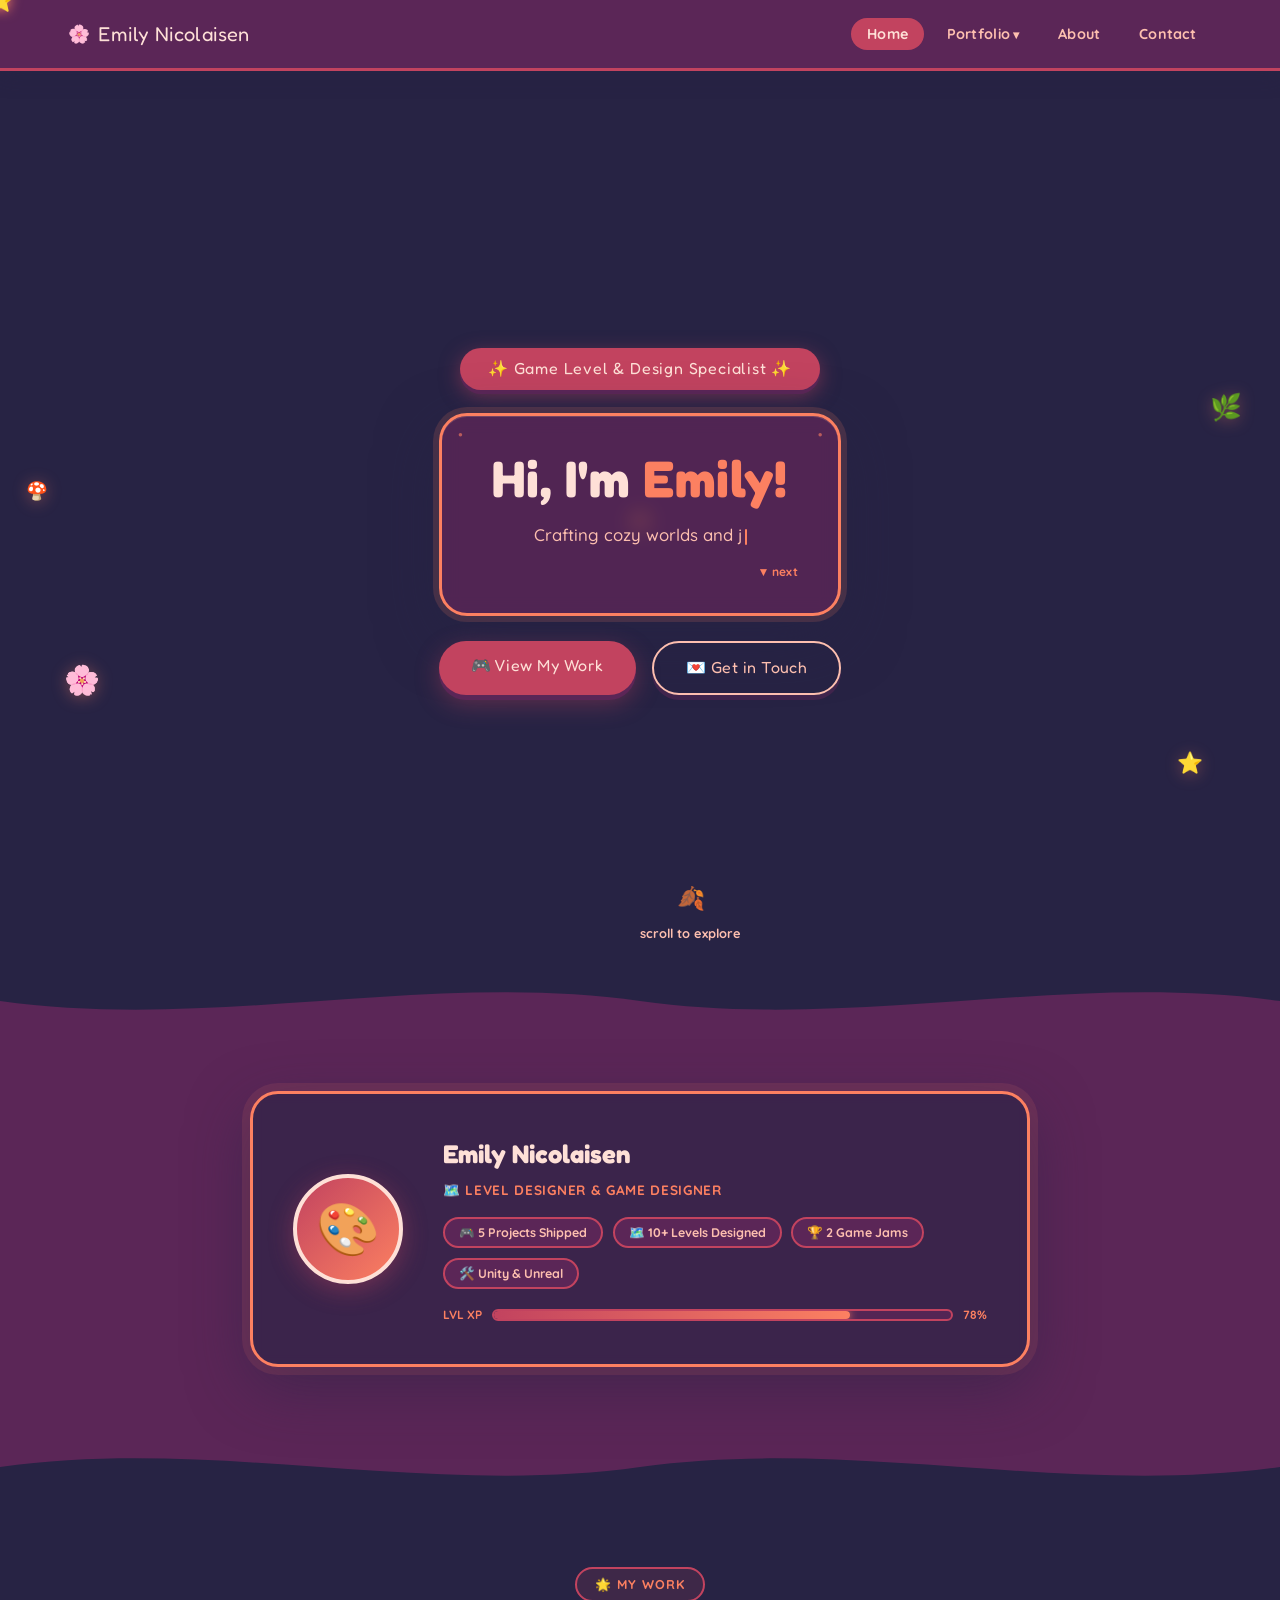
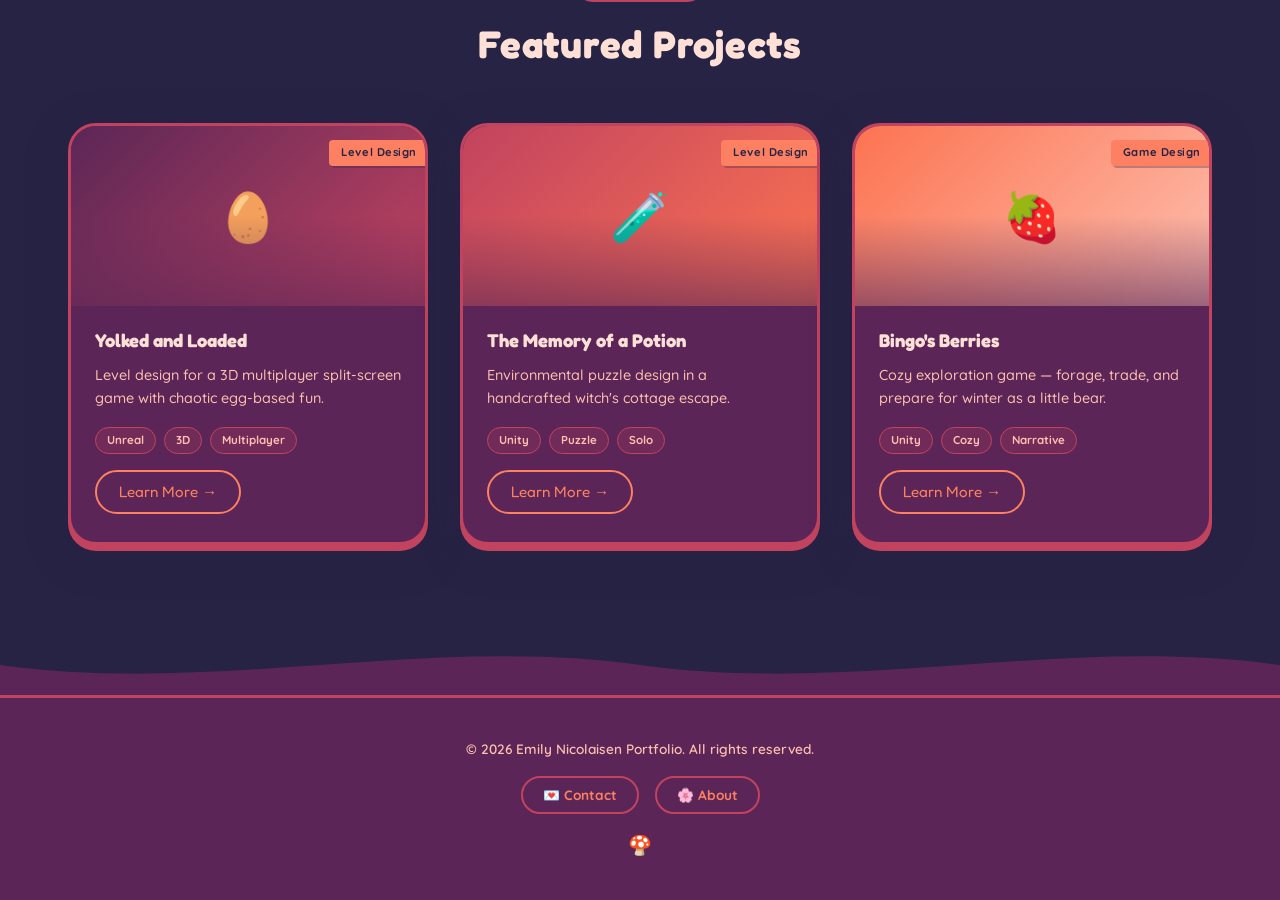
==== index.html @ b7dd83d7 "Recommitting and trying again" ====
<!DOCTYPE html>
<html lang="en">
<head>
    <meta charset="UTF-8">
    <meta name="viewport" content="width=device-width, initial-scale=1.0">
    <title>Emily Nicolaisen — Game Designer</title>
    <link rel="stylesheet" href="style.css">
    <style>
    /* ═══════════════════════════════════════════════
       INDEX-ONLY STYLES  |  shared styles → style.css
    ═══════════════════════════════════════════════ */

    .video-hero {
        position: relative;
        min-height: 100vh;
        display: flex;
        align-items: center;
        justify-content: center;
        overflow: hidden;
    }
    .hero-video {
        position: absolute; inset: 0;
        width: 100%; height: 100%;
        object-fit: cover; z-index: 1;
    }
    .video-overlay {
        position: absolute; inset: 0; z-index: 2;
        background: radial-gradient(ellipse at center, rgba(39,35,68,0.55) 0%, rgba(39,35,68,0.85) 100%);
    }

    /* Hero floating decos */
    .hero-deco {
        position: absolute; z-index: 3;
        pointer-events: none;
        animation: floatBob ease-in-out infinite;
        filter: drop-shadow(0 2px 8px rgba(252,128,97,0.4));
    }
    .hero-deco:nth-child(1) { top:10%; left:6%;  font-size:2rem;   animation-duration:4.2s; animation-delay:0s;    }
    .hero-deco:nth-child(2) { top:20%; right:8%; font-size:1.4rem; animation-duration:5.1s; animation-delay:-1.5s; }
    .hero-deco:nth-child(3) { top:65%; left:5%;  font-size:1.8rem; animation-duration:3.8s; animation-delay:-0.8s; }
    .hero-deco:nth-child(4) { top:75%; right:6%; font-size:1.3rem; animation-duration:4.6s; animation-delay:-2.2s; }
    .hero-deco:nth-child(5) { top:45%; left:2%;  font-size:1.1rem; animation-duration:5.4s; animation-delay:-3s;   }
    .hero-deco:nth-child(6) { top:35%; right:3%; font-size:1.6rem; animation-duration:4s;   animation-delay:-1s;   }

    .hero-content {
        position: relative; z-index: 4;
        display: flex; flex-direction: column; align-items: center;
        gap: 1.5rem; padding: 0 24px; max-width: 800px; text-align: center;
    }
    .hero-badge {
        background: var(--magenta); color: var(--soft);
        font-family: var(--display); font-size: 1rem;
        padding: 8px 28px; border-radius: var(--radius-pill);
        letter-spacing: 0.05em;
        box-shadow: 0 4px 0 var(--purple), 0 6px 20px rgba(194,67,95,0.5);
        animation: popIn 0.5s cubic-bezier(0.34,1.56,0.64,1) both;
    }
    .hero-dialogue {
        background: rgba(91,38,87,0.82);
        border: 3px solid var(--coral);
        border-radius: var(--radius-lg);
        padding: 2rem 2.5rem;
        backdrop-filter: blur(10px);
        box-shadow: 0 0 0 6px rgba(252,128,97,0.15),
                    0 20px 60px rgba(39,35,68,0.6),
                    inset 0 1px 0 rgba(253,191,175,0.2);
        position: relative; width: 100%;
        animation: popIn 0.5s cubic-bezier(0.34,1.56,0.64,1) 0.1s both;
    }
    .hero-dialogue::before,
    .hero-dialogue::after {
        content: '●'; position: absolute;
        color: var(--coral); font-size: 0.5rem; opacity: 0.6;
    }
    .hero-dialogue::before { top:12px; left:16px; }
    .hero-dialogue::after  { top:12px; right:16px; }

    .hero-title {
        font-family: var(--display);
        font-size: clamp(1.8rem, 5vw, 3.2rem);
        color: var(--soft); letter-spacing: 0.02em;
        line-height: 1.2; margin-bottom: 0.75rem;
    }
    .hero-title span { color: var(--coral); }
    .hero-subtitle {
        font-family: var(--body); font-size: 1.05rem;
        color: var(--blush); font-weight: 500;
        line-height: 1.7; min-height: 1.7em;
    }
    .typewriter-cursor {
        display: inline-block; width: 2px; height: 1em;
        background: var(--coral); vertical-align: text-bottom;
        margin-left: 2px; border-radius: 2px;
        animation: blink 0.8s step-end infinite;
    }
    .dialogue-next {
        display: block; text-align: right; margin-top: 0.75rem;
        font-size: 0.75rem; color: var(--coral); font-weight: 700;
        animation: blink 1s step-end infinite;
    }
    .hero-buttons {
        display: flex; gap: 1rem; justify-content: center; flex-wrap: wrap;
        animation: popIn 0.5s cubic-bezier(0.34,1.56,0.64,1) 0.3s both;
    }
    .scroll-hint {
        position: absolute; bottom: 28px; left: 50%;
        transform: translateX(-50%); z-index: 4;
        font-family: var(--body); font-weight: 700;
        font-size: 0.8rem; color: var(--blush);
        display: flex; flex-direction: column; align-items: center; gap: 6px;
        animation: fadeSlideUp 1s ease 1s both; white-space: nowrap;
    }
    .scroll-hint span { font-size: 1.4rem; animation: floatBob 1.4s ease-in-out infinite; }

    /* Character card */
    .character-section { background: var(--purple); padding: 60px 0 70px; }
    .character-card {
        background: rgba(39,35,68,0.6);
        border: 3px solid var(--coral); border-radius: var(--radius-lg);
        padding: 2.5rem; display: grid; grid-template-columns: auto 1fr;
        gap: 2.5rem; align-items: center; max-width: 780px; margin: 0 auto;
        box-shadow: 0 0 0 8px rgba(252,128,97,0.1), 0 20px 60px rgba(39,35,68,0.5);
        backdrop-filter: blur(6px);
    }
    .char-avatar {
        width: 110px; height: 110px;
        background: linear-gradient(135deg, var(--magenta), var(--coral));
        border-radius: 50%; border: 4px solid var(--soft);
        display: flex; align-items: center; justify-content: center;
        font-size: 3.2rem; flex-shrink: 0;
        box-shadow: 0 6px 24px rgba(194,67,95,0.4);
        animation: floatBob 4s ease-in-out infinite;
    }
    .char-info h3 { font-family: var(--display); font-size: 1.6rem; color: var(--soft); margin-bottom: 0.25rem; }
    .char-role {
        font-family: var(--body); font-weight: 700; font-size: 0.85rem;
        color: var(--coral); margin-bottom: 1rem;
        letter-spacing: 0.05em; text-transform: uppercase;
    }
    .char-stats { display: flex; flex-wrap: wrap; gap: 0.6rem; margin-bottom: 1rem; }
    /* .stat-pill now in style.css */
    .xp-row { display: flex; align-items: center; gap: 10px; }
    .xp-label { font-family: var(--body); font-weight: 700; font-size: 0.75rem; color: var(--coral); white-space: nowrap; }
    .xp-bar {
        flex: 1; height: 12px; background: rgba(91,38,87,0.8);
        border-radius: var(--radius-pill); border: 2px solid var(--magenta); overflow: hidden;
    }
    .xp-fill {
        height: 100%;
        background: linear-gradient(90deg, var(--magenta), var(--coral));
        border-radius: var(--radius-pill); width: 0%;
        transition: width 1.2s cubic-bezier(0.22,1,0.36,1) 0.3s;
        box-shadow: 0 0 8px var(--coral);
    }

    /* Featured section */
    .featured { background: var(--indigo); padding: 70px 0 90px; }
    .section-header { text-align: center; margin-bottom: 3rem; }
    .section-label {
        display: block; font-family: var(--body); font-weight: 700;
        font-size: 0.8rem; color: var(--coral);
        background: rgba(194,67,95,0.15); border: 2px solid var(--magenta);
        border-radius: var(--radius-pill); padding: 5px 18px;
        letter-spacing: 0.08em; text-transform: uppercase; margin-bottom: 0.75rem;
        width: fit-content; margin-left: auto; margin-right: auto;
    }
    .section-title {
        font-family: var(--display); font-size: clamp(1.6rem,4vw,2.4rem);
        color: var(--soft); letter-spacing: 0.02em;
    }
    .projects-grid {
        display: grid;
        grid-template-columns: repeat(auto-fit, minmax(300px,1fr));
        gap: 2rem;
    }
    .project-card {
        background: var(--purple); border: 3px solid var(--magenta);
        border-radius: var(--radius-lg); overflow: hidden; position: relative;
        transition: transform 0.22s cubic-bezier(0.34,1.56,0.64,1), box-shadow 0.22s;
        box-shadow: 0 6px 0 var(--magenta), 0 10px 40px rgba(39,35,68,0.4);
    }
    .project-card:hover {
        transform: translateY(-8px) rotate(-0.5deg);
        box-shadow: 0 14px 0 var(--magenta), 0 20px 50px rgba(39,35,68,0.5);
    }
    .card-ribbon {
        position: absolute; top: 14px; right: -8px;
        background: var(--coral); color: var(--indigo);
        font-family: var(--body); font-weight: 700; font-size: 0.7rem;
        padding: 4px 16px 4px 12px; border-radius: 4px 0 0 4px;
        letter-spacing: 0.05em; box-shadow: 2px 2px 0 rgba(39,35,68,0.3); z-index: 1;
    }
    .card-ribbon::after {
        content: ''; position: absolute; right: -8px; top: 0;
        border-top: 13px solid var(--coral); border-right: 8px solid transparent;
    }
    .project-card .project-image {
        width: 100%; height: 180px;
        display: flex; align-items: center; justify-content: center;
        font-size: 3rem; position: relative; overflow: hidden;
    }
    .project-card .project-image::after {
        content: ''; position: absolute; inset: 0;
        background: linear-gradient(to bottom, transparent 50%, rgba(91,38,87,0.6) 100%);
    }
    .project-card-body { padding: 1.25rem 1.5rem 1.75rem; }
    .project-card h3 { font-family: var(--display); font-size: 1.15rem; color: var(--soft); margin-bottom: 0.5rem; }
    .project-card p { font-family: var(--body); font-weight: 500; font-size: 0.9rem; color: var(--blush); line-height: 1.6; margin-bottom: 1.1rem; }
    .project-tag {
        background: rgba(194,67,95,0.2); border: 1.5px solid var(--magenta);
        border-radius: var(--radius-pill); padding: 3px 11px;
        font-family: var(--body); font-weight: 700; font-size: 0.72rem; color: var(--blush);
    }

    @media (max-width: 768px) {
        .character-card { grid-template-columns: 1fr; text-align: center; }
        .char-avatar { margin: 0 auto; }
        .char-stats  { justify-content: center; }
    }
    @media (max-width: 480px) {
        .hero-dialogue { padding: 1.5rem; }
        .hero-title    { font-size: 1.6rem; }
    }
    </style>
</head>
<body>

    <div id="cozy-cursor">⭐</div>

    <nav class="navbar">
        <div class="nav-container">
            <a href="index" class="logo">Emily Nicolaisen</a>
            <ul class="nav-menu">
                <li><a href="index" class="nav-link active">Home</a></li>
                <li class="nav-dropdown">
                    <a href="portfolio" class="nav-link">Portfolio</a>
                    <ul class="dropdown-menu">
                        <li><a href="YolkedAndLoaded"    class="dropdown-link">🥚 Yolked and Loaded</a></li>
                        <li><a href="TheMemoryOfAPotion" class="dropdown-link">🧪 The Memory of a Potion</a></li>
                        <li><a href="Dragepust"          class="dropdown-link">🐉 Dragepust — Rød Sjø</a></li>
                        <li><a href="BingosBerries"      class="dropdown-link">🍓 Bingo's Berries</a></li>
                        <li><a href="GameJams"           class="dropdown-link">🎮 Game Jams</a></li>
                    </ul>
                </li>
                <li><a href="about"   class="nav-link">About</a></li>
                <li><a href="contact" class="nav-link">Contact</a></li>
            </ul>
        </div>
    </nav>

    <section class="video-hero">
        <video class="hero-video" autoplay muted loop playsinline>
            <source src="Bingo'sBerriesTeaser.mp4"  type="video/mp4">
            <source src="Bingo'sberriesteaser.webm" type="video/webm">
        </video>
        <div class="video-overlay"></div>

        <div class="hero-deco">🌸</div>
        <div class="hero-deco">⭐</div>
        <div class="hero-deco">🍄</div>
        <div class="hero-deco">🌿</div>
        <div class="hero-deco">✨</div>
        <div class="hero-deco">🌼</div>

        <div class="hero-content">
            <div class="hero-badge">✨ Game Level & Design Specialist ✨</div>
            <div class="hero-dialogue">
                <h1 class="hero-title">Hi, I'm <span>Emily!</span></h1>
                <p class="hero-subtitle" id="typewriter-text"><span class="typewriter-cursor"></span></p>
                <span class="dialogue-next">▼ next</span>
            </div>
            <div class="hero-buttons">
                <a href="portfolio" class="btn btn-primary">🎮 View My Work</a>
                <a href="contact"   class="btn btn-secondary">💌 Get in Touch</a>
            </div>
        </div>

        <div class="scroll-hint">
            <span>🍂</span>
            scroll to explore
        </div>
    </section>

    <svg viewBox="0 0 1440 60" xmlns="http://www.w3.org/2000/svg" preserveAspectRatio="none" style="display:block;width:100%;height:60px;background:#272344;">
        <path d="M0,30 C240,60 480,0 720,30 C960,60 1200,0 1440,30 L1440,60 L0,60 Z" fill="#5B2657"/>
    </svg>

    <section class="character-section">
        <div class="container">
            <div class="character-card" id="char-card">
                <div class="char-avatar">🎨</div>
                <div class="char-info">
                    <h3>Emily Nicolaisen</h3>
                    <p class="char-role">🗺️ Level Designer &amp; Game Designer</p>
                    <div class="char-stats">
                        <div class="stat-pill">🎮 5 Projects Shipped</div>
                        <div class="stat-pill">🗺️ 10+ Levels Designed</div>
                        <div class="stat-pill">🏆 2 Game Jams</div>
                        <div class="stat-pill">🛠️ Unity &amp; Unreal</div>
                    </div>
                    <div class="xp-row">
                        <span class="xp-label">LVL XP</span>
                        <div class="xp-bar"><div class="xp-fill" id="xp-fill" data-width="78%"></div></div>
                        <span class="xp-label">78%</span>
                    </div>
                </div>
            </div>
        </div>
    </section>

    <svg viewBox="0 0 1440 60" xmlns="http://www.w3.org/2000/svg" preserveAspectRatio="none" style="display:block;width:100%;height:60px;background:#5B2657;">
        <path d="M0,30 C240,0 480,60 720,30 C960,0 1200,60 1440,30 L1440,60 L0,60 Z" fill="#272344"/>
    </svg>

    <section class="featured">
        <div class="container">
            <div class="section-header">
                <span class="section-label">🌟 My Work</span>
                <h2 class="section-title">Featured Projects</h2>
            </div>
            <div class="projects-grid">

                <div class="project-card">
                    <div class="card-ribbon">Level Design</div>
                    <div class="project-image" style="background:linear-gradient(135deg,#5B2657,#C2435F);">🥚</div>
                    <div class="project-card-body">
                        <h3>Yolked and Loaded</h3>
                        <p>Level design for a 3D multiplayer split-screen game with chaotic egg-based fun.</p>
                        <div class="project-tags">
                            <span class="project-tag">Unreal</span>
                            <span class="project-tag">3D</span>
                            <span class="project-tag">Multiplayer</span>
                        </div>
                        <a href="YolkedAndLoaded" class="card-link">Learn More →</a>
                    </div>
                </div>

                <div class="project-card">
                    <div class="card-ribbon">Level Design</div>
                    <div class="project-image" style="background:linear-gradient(135deg,#C2435F,#FC7351);">🧪</div>
                    <div class="project-card-body">
                        <h3>The Memory of a Potion</h3>
                        <p>Environmental puzzle design in a handcrafted witch's cottage escape.</p>
                        <div class="project-tags">
                            <span class="project-tag">Unity</span>
                            <span class="project-tag">Puzzle</span>
                            <span class="project-tag">Solo</span>
                        </div>
                        <a href="TheMemoryOfAPotion" class="card-link">Learn More →</a>
                    </div>
                </div>

                <div class="project-card">
                    <div class="card-ribbon">Game Design</div>
                    <div class="project-image" style="background:linear-gradient(135deg,#FC7351,#FDBFAF);">🍓</div>
                    <div class="project-card-body">
                        <h3>Bingo's Berries</h3>
                        <p>Cozy exploration game — forage, trade, and prepare for winter as a little bear.</p>
                        <div class="project-tags">
                            <span class="project-tag">Unity</span>
                            <span class="project-tag">Cozy</span>
                            <span class="project-tag">Narrative</span>
                        </div>
                        <a href="BingosBerries" class="card-link">Learn More →</a>
                    </div>
                </div>

            </div>
        </div>
    </section>

    <svg viewBox="0 0 1440 60" xmlns="http://www.w3.org/2000/svg" preserveAspectRatio="none" style="display:block;width:100%;height:60px;background:#272344;">
        <path d="M0,30 C240,60 480,0 720,30 C960,60 1200,0 1440,30 L1440,60 L0,60 Z" fill="#5B2657"/>
    </svg>

    <footer class="footer">
        <div class="footer-inner">
            <p>© 2026 Emily Nicolaisen Portfolio. All rights reserved.</p>
            <div class="footer-links">
                <a href="contact">💌 Contact</a>
                <a href="about">🌸 About</a>
            </div>
            <span class="footer-heart">🍄</span>
        </div>
    </footer>

    <script>
    // Typewriter — index only
    const phrases = [
        'Crafting cozy worlds and joyful gameplay 🌿',
        'Building levels that tell warm stories ✨',
        'Turning ideas into playable spaces 🗺️',
        'Designing games with heart and care 🍓',
    ];
    const el = document.getElementById('typewriter-text');
    const cursorEl = el.querySelector('.typewriter-cursor');
    let pi = 0, ci = 0, deleting = false;
    const textNode = document.createTextNode('');
    el.insertBefore(textNode, cursorEl);
    function type() {
        const phrase = phrases[pi];
        if (!deleting) {
            textNode.textContent = phrase.slice(0, ci + 1); ci++;
            if (ci === phrase.length) { deleting = true; setTimeout(type, 2000); return; }
        } else {
            textNode.textContent = phrase.slice(0, ci - 1); ci--;
            if (ci === 0) { deleting = false; pi = (pi + 1) % phrases.length; setTimeout(type, 400); return; }
        }
        setTimeout(type, deleting ? 35 : 60);
    }
    type();

    // XP bar
    const xpObserver = new IntersectionObserver(entries => {
        entries.forEach(entry => {
            if (entry.isIntersecting) {
                const fill = document.getElementById('xp-fill');
                if (fill) fill.style.width = fill.dataset.width;
                xpObserver.disconnect();
            }
        });
    }, { threshold: 0.5 });
    const charCard = document.getElementById('char-card');
    if (charCard) xpObserver.observe(charCard);
    </script>
    <script src="cozy.js"></script>
</body>
</html>
---- style.css ----
/* ═══════════════════════════════════════════════════════════
   EMILY NICOLAISEN — COZY GAME PORTFOLIO
   Global stylesheet — shared across all pages
   Fonts: Fredoka One (display) + Quicksand (body)
═══════════════════════════════════════════════════════════ */

@import url('https://fonts.googleapis.com/css2?family=Fredoka+One&family=Quicksand:wght@400;500;600;700&display=swap');

/* ── VARIABLES ──────────────────────────────────────────── */
:root {
    --indigo:   #272344;
    --purple:   #5B2657;
    --magenta:  #C2435F;
    --lobster:  #E4585F;
    --tomato:   #FC7351;
    --coral:    #FC8061;
    --blush:    #FDBFAF;
    --soft:     #FEE0D7;
    --display:  'Fredoka One', cursive;
    --body:     'Quicksand', sans-serif;
    --radius-sm:  12px;
    --radius-md:  20px;
    --radius-lg:  28px;
    --radius-pill: 50px;
}

/* ── RESET & BASE ───────────────────────────────────────── */
* {
    margin: 0;
    padding: 0;
    box-sizing: border-box;
}

html {
    scroll-behavior: smooth;
    font-size: 16px;
}

body {
    font-family: var(--body);
    line-height: 1.6;
    color: var(--soft);
    background-color: var(--indigo);
    overflow-x: hidden;
    cursor: none;
}

/* ── COZY CURSOR (all pages) ────────────────────────────── */
#cozy-cursor {
    position: fixed;
    pointer-events: none;
    z-index: 9999;
    transform: translate(-50%, -50%);
    font-size: 22px;
    line-height: 1;
    filter: drop-shadow(0 0 6px var(--coral));
    transition: transform 0.08s;
}

.cursor-sparkle {
    position: fixed;
    pointer-events: none;
    z-index: 9998;
    opacity: 0;
    transition: opacity 0.3s;
    transform: translate(-50%, -50%);
    user-select: none;
}

/* ── PAGE HEADER FLOATING DECOS ─────────────────────────── */
.page-header .deco {
    position: absolute;
    pointer-events: none;
    font-size: 1.6rem;
    animation: floatBob ease-in-out infinite;
    filter: drop-shadow(0 2px 8px rgba(252,128,97,0.35));
    opacity: 0.7;
    z-index: 1;
}

.page-header .container {
    position: relative;
    z-index: 2;
}

/* ── CONTAINER ──────────────────────────────────────────── */
.container {
    max-width: 1200px;
    margin: 0 auto;
    padding: 0 28px;
}

/* ── KEYFRAMES ──────────────────────────────────────────── */
@keyframes floatBob {
    0%, 100% { transform: translateY(0px) rotate(-3deg); }
    50%       { transform: translateY(-12px) rotate(3deg); }
}

@keyframes popIn {
    from { opacity: 0; transform: scale(0.88) translateY(12px); }
    to   { opacity: 1; transform: scale(1)    translateY(0); }
}

@keyframes blink {
    0%, 100% { opacity: 1; }
    50%       { opacity: 0; }
}

@keyframes fadeSlideUp {
    from { opacity: 0; transform: translateY(16px); }
    to   { opacity: 1; transform: translateY(0); }
}

@keyframes shimmer {
    0%   { background-position: -200% center; }
    100% { background-position:  200% center; }
}

/* ══════════════════════════════════════════════════════════
   NAVIGATION
══════════════════════════════════════════════════════════ */
.navbar {
    background: var(--purple);
    position: sticky;
    top: 0;
    z-index: 100;
    border-bottom: 3px solid var(--magenta);
    box-shadow: 0 4px 20px rgba(39, 35, 68, 0.4);
}

.nav-container {
    max-width: 1200px;
    margin: 0 auto;
    padding: 0 28px;
    display: flex;
    justify-content: space-between;
    align-items: center;
    height: 68px;
}

.logo {
    font-family: var(--display);
    font-size: 1.25rem;
    color: var(--soft);
    text-decoration: none;
    letter-spacing: 0.02em;
    display: flex;
    align-items: center;
    gap: 8px;
    transition: transform 0.2s;
}

.logo::before {
    content: '🌸';
    font-size: 1.1rem;
}

.logo:hover {
    transform: scale(1.04);
}

.nav-menu {
    display: flex;
    list-style: none;
    gap: 0.4rem;
}

.nav-link {
    font-family: var(--body);
    font-weight: 700;
    font-size: 0.9rem;
    text-decoration: none;
    color: var(--blush);
    padding: 7px 16px;
    border-radius: var(--radius-pill);
    transition: all 0.2s;
    letter-spacing: 0.02em;
}

.nav-link:hover {
    background: var(--magenta);
    color: var(--soft);
    transform: translateY(-2px);
}

.nav-link.active {
    background: var(--magenta);
    color: var(--soft);
}

/* Dropdown */
.nav-dropdown {
    position: relative;
}

.nav-dropdown > .nav-link::after {
    content: ' ▾';
    font-size: 0.75rem;
}

.dropdown-menu {
    position: absolute;
    top: calc(100% + 8px);
    left: 0;
    background: var(--purple);
    border: 2px solid var(--magenta);
    border-radius: var(--radius-md);
    list-style: none;
    min-width: 240px;
    padding: 8px;
    opacity: 0;
    visibility: hidden;
    transform: translateY(-8px) scale(0.97);
    transform-origin: top left;
    transition: all 0.22s cubic-bezier(0.34, 1.56, 0.64, 1);
    box-shadow: 0 8px 32px rgba(39, 35, 68, 0.4);
    z-index: 99;
}

.nav-dropdown:hover .dropdown-menu {
    opacity: 1;
    visibility: visible;
    transform: translateY(0) scale(1);
}

.dropdown-link {
    display: block;
    padding: 9px 16px;
    font-family: var(--body);
    font-weight: 600;
    font-size: 0.85rem;
    color: var(--blush);
    text-decoration: none;
    border-radius: var(--radius-sm);
    transition: all 0.15s;
    letter-spacing: 0.01em;
}

.dropdown-link:hover,
.dropdown-link.active {
    background: var(--magenta);
    color: var(--soft);
    padding-left: 22px;
}

/* ══════════════════════════════════════════════════════════
   BUTTONS
══════════════════════════════════════════════════════════ */
.btn {
    font-family: var(--display);
    font-size: 1rem;
    letter-spacing: 0.03em;
    padding: 12px 32px;
    border-radius: var(--radius-pill);
    text-decoration: none;
    border: none;
    cursor: pointer;
    display: inline-block;
    transition: all 0.18s cubic-bezier(0.34, 1.56, 0.64, 1);
}

.btn-primary {
    background: var(--magenta);
    color: var(--soft);
    box-shadow: 0 5px 0 var(--purple), 0 8px 24px rgba(194, 67, 95, 0.4);
}

.btn-primary:hover {
    transform: translateY(-3px);
    background: var(--lobster);
    box-shadow: 0 8px 0 var(--purple), 0 12px 32px rgba(194, 67, 95, 0.5);
}

.btn-primary:active {
    transform: translateY(2px);
    box-shadow: 0 2px 0 var(--purple);
}

.btn-secondary {
    background: transparent;
    color: var(--blush);
    border: 2.5px solid var(--blush);
    box-shadow: 0 5px 0 rgba(91, 38, 87, 0.5);
}

.btn-secondary:hover {
    transform: translateY(-3px);
    color: var(--soft);
    border-color: var(--coral);
    box-shadow: 0 8px 0 rgba(91, 38, 87, 0.5);
}

/* ══════════════════════════════════════════════════════════
   PAGE HEADER  (used on portfolio, project, about, contact)
══════════════════════════════════════════════════════════ */
.page-header {
    background: linear-gradient(135deg, var(--purple) 0%, var(--magenta) 100%);
    color: var(--soft);
    padding: 64px 0;
    text-align: center;
    position: relative;
    overflow: hidden;
}

.page-header::before {
    content: '';
    position: absolute;
    inset: 0;
    background: radial-gradient(ellipse at 70% 50%, rgba(252, 128, 97, 0.18) 0%, transparent 70%);
    pointer-events: none;
}

.page-header h1 {
    font-family: var(--display);
    font-size: clamp(1.8rem, 5vw, 3rem);
    letter-spacing: 0.02em;
    margin-bottom: 0.5rem;
    position: relative;
}

.page-header p {
    font-family: var(--body);
    font-size: 1.1rem;
    font-weight: 500;
    color: var(--blush);
    position: relative;
}

/* ══════════════════════════════════════════════════════════
   FOOTER
══════════════════════════════════════════════════════════ */
.footer {
    background: var(--purple);
    border-top: 3px solid var(--magenta);
    padding: 2.5rem 0;
    text-align: center;
}

.footer-inner,
.footer .container {
    max-width: 1200px;
    margin: 0 auto;
    padding: 0 28px;
}

.footer p {
    font-family: var(--body);
    font-weight: 600;
    font-size: 0.85rem;
    color: var(--blush);
    margin-bottom: 1rem;
}

.footer-links {
    display: flex;
    gap: 1rem;
    justify-content: center;
    flex-wrap: wrap;
}

.footer-links a {
    font-family: var(--body);
    font-weight: 700;
    font-size: 0.85rem;
    color: var(--coral);
    text-decoration: none;
    padding: 6px 20px;
    border-radius: var(--radius-pill);
    border: 2px solid var(--magenta);
    transition: all 0.18s cubic-bezier(0.34, 1.56, 0.64, 1);
}

.footer-links a:hover {
    background: var(--magenta);
    color: var(--soft);
    transform: translateY(-2px);
}

.footer-heart {
    display: block;
    margin-top: 1rem;
    font-size: 1.2rem;
    animation: floatBob 2.4s ease-in-out infinite;
}

/* ══════════════════════════════════════════════════════════
   PROJECT DETAIL PAGES
══════════════════════════════════════════════════════════ */
.project-detail {
    padding: 72px 0;
    background: var(--soft);
}

/* alternate sections get a slightly different bg */
.project-detail:nth-of-type(even) {
    background: var(--blush);
}

.project-header-info {
    display: grid;
    grid-template-columns: 2fr 1fr;
    gap: 3rem;
    margin-bottom: 2.5rem;
    padding-bottom: 2.5rem;
    border-bottom: 3px solid var(--blush);
}

.project-overview h2 {
    font-family: var(--display);
    font-size: 1.9rem;
    color: var(--indigo);
    margin-bottom: 1rem;
    letter-spacing: 0.01em;
}

.project-overview p {
    font-family: var(--body);
    font-weight: 500;
    color: var(--purple);
    line-height: 1.8;
    margin-bottom: 1rem;
}

.project-overview .btn {
    margin-top: 0.5rem;
}

.project-meta {
    display: flex;
    flex-direction: column;
    gap: 1.25rem;
}

.meta-item h4 {
    font-family: var(--display);
    font-size: 0.9rem;
    color: var(--magenta);
    margin-bottom: 0.3rem;
    letter-spacing: 0.03em;
}

.meta-item p {
    font-family: var(--body);
    font-weight: 600;
    color: var(--indigo);
    font-size: 0.95rem;
}

/* Section headings inside project content */
.project-content h3,
.project-detail > .container > h3 {
    font-family: var(--display);
    font-size: 1.5rem;
    color: var(--indigo);
    margin: 2.5rem 0 1rem;
    letter-spacing: 0.01em;
}

.project-content h3::before,
.project-detail > .container > h3::before {
    content: '🌸 ';
}

/* Responsibility & lessons lists */
.responsibility-list,
.lessons-list {
    list-style: none;
    padding: 0;
    margin-bottom: 2rem;
}

.responsibility-list li,
.lessons-list li {
    font-family: var(--body);
    font-weight: 500;
    padding: 0.7rem 0 0.7rem 2rem;
    color: var(--purple);
    position: relative;
    line-height: 1.6;
    border-bottom: 1px solid rgba(194, 67, 95, 0.12);
}

.responsibility-list li:last-child,
.lessons-list li:last-child {
    border-bottom: none;
}

.responsibility-list li::before,
.lessons-list li::before {
    content: '✦';
    position: absolute;
    left: 0;
    color: var(--magenta);
    font-size: 0.8rem;
    top: 0.85rem;
}

/* Highlights grid */
.highlights-grid {
    display: grid;
    grid-template-columns: repeat(auto-fit, minmax(240px, 1fr));
    gap: 1.5rem;
    margin: 1.5rem 0 2.5rem;
}

.highlight-card {
    background: var(--soft);
    border: 2px solid var(--magenta);
    border-radius: var(--radius-md);
    padding: 1.5rem;
    transition: transform 0.2s cubic-bezier(0.34, 1.56, 0.64, 1);
    box-shadow: 0 4px 0 var(--magenta);
}

.highlight-card:hover {
    transform: translateY(-4px);
}

.highlight-card h4 {
    font-family: var(--display);
    font-size: 1rem;
    color: var(--magenta);
    margin-bottom: 0.5rem;
}

.highlight-card p {
    font-family: var(--body);
    font-weight: 500;
    color: var(--purple);
    line-height: 1.6;
    font-size: 0.9rem;
}

/* Challenge items */
.challenge-item {
    background: var(--soft);
    border: 2px solid var(--blush);
    border-left: 5px solid var(--coral);
    border-radius: var(--radius-md);
    padding: 1.5rem;
    margin-bottom: 1.25rem;
}

.challenge-item h4 {
    font-family: var(--display);
    font-size: 1rem;
    color: var(--indigo);
    margin-bottom: 0.6rem;
}

.challenge-item p {
    font-family: var(--body);
    font-weight: 500;
    color: var(--purple);
    line-height: 1.7;
    margin-bottom: 0.6rem;
    font-size: 0.95rem;
}

.challenge-item p:last-child {
    margin-bottom: 0;
}

.challenge-item strong {
    color: var(--magenta);
    font-weight: 700;
}

/* Itch.io section */
.itch-io-section {
    margin: 2.5rem 0 1rem;
    padding: 1.5rem 2rem;
    background: linear-gradient(135deg, var(--purple) 0%, var(--magenta) 100%);
    border-radius: var(--radius-lg);
    display: flex;
    align-items: center;
    gap: 1.5rem;
    flex-wrap: wrap;
}

.itch-io-section p {
    font-family: var(--body);
    font-weight: 700;
    color: var(--soft);
    font-size: 1rem;
    flex: 1;
}

.project-nav {
    margin-top: 2rem;
    text-align: center;
}

/* Project tags (on detail pages) */
.project-tags {
    display: flex;
    flex-wrap: wrap;
    gap: 0.5rem;
    margin: 1rem 0;
}

.tag {
    font-family: var(--body);
    font-weight: 700;
    font-size: 0.78rem;
    background: rgba(194, 67, 95, 0.15);
    border: 1.5px solid var(--magenta);
    color: var(--magenta);
    padding: 4px 14px;
    border-radius: var(--radius-pill);
    letter-spacing: 0.03em;
}

/* ══════════════════════════════════════════════════════════
   MEDIA GALLERY CAROUSEL
══════════════════════════════════════════════════════════ */
.gallery-container {
    display: flex;
    align-items: center;
    gap: 1rem;
    margin: 1.5rem 0 2rem;
}

.media-gallery {
    display: grid;
    grid-auto-columns: 280px;
    grid-auto-flow: column;
    gap: 1.25rem;
    overflow-x: auto;
    scroll-behavior: smooth;
    padding: 0.75rem 0;
    flex: 1;
    scrollbar-width: thin;
    scrollbar-color: var(--magenta) var(--blush);
}

.media-gallery::-webkit-scrollbar { height: 6px; }
.media-gallery::-webkit-scrollbar-track { background: var(--blush); border-radius: 3px; }
.media-gallery::-webkit-scrollbar-thumb { background: var(--magenta); border-radius: 3px; }

.gallery-btn {
    font-family: var(--display);
    background: var(--magenta);
    color: var(--soft);
    border: none;
    padding: 12px 16px;
    border-radius: var(--radius-sm);
    cursor: pointer;
    font-size: 1.1rem;
    transition: all 0.18s cubic-bezier(0.34, 1.56, 0.64, 1);
    flex-shrink: 0;
    box-shadow: 0 4px 0 var(--purple);
}

.gallery-btn:hover {
    background: var(--lobster);
    transform: translateY(-2px);
    box-shadow: 0 6px 0 var(--purple);
}

.media-gallery .media-item {
    flex-shrink: 0;
    width: 100%;
    display: flex;
    align-items: center;
    justify-content: center;
    border-radius: var(--radius-md);
    overflow: hidden;
    border: 2px solid var(--blush);
}

.media-item img,
.media-item video {
    width: 100%;
    height: auto;
    max-height: 240px;
    border-radius: var(--radius-md);
    object-fit: cover;
    display: block;
}

/* ══════════════════════════════════════════════════════════
   LIGHTBOX MODAL
══════════════════════════════════════════════════════════ */
.modal {
    display: none;
    position: fixed;
    z-index: 200;
    inset: 0;
    background: rgba(39, 35, 68, 0.95);
    padding-top: 60px;
    overflow: auto;
}

.modal-content {
    margin: auto;
    display: block;
    max-width: 80%;
    max-height: 80%;
    border-radius: var(--radius-md);
    border: 3px solid var(--coral);
}

.modal-close {
    position: absolute;
    top: 20px;
    right: 35px;
    color: var(--blush);
    font-size: 2.5rem;
    font-weight: bold;
    cursor: pointer;
    transition: all 0.2s;
    line-height: 1;
}

.modal-close:hover {
    color: var(--coral);
    transform: scale(1.2) rotate(90deg);
}

/* ══════════════════════════════════════════════════════════
   PORTFOLIO PAGE
══════════════════════════════════════════════════════════ */
.portfolio-section {
    padding: 72px 0;
    background: var(--indigo);
}

.portfolio-grid {
    display: grid;
    gap: 2.5rem;
}

.portfolio-item {
    display: grid;
    grid-template-columns: 1fr 1.6fr;
    gap: 2.5rem;
    align-items: center;
    padding: 2rem;
    background: var(--purple);
    border: 3px solid var(--magenta);
    border-radius: var(--radius-lg);
    box-shadow: 0 6px 0 var(--magenta), 0 12px 40px rgba(39, 35, 68, 0.4);
    transition: transform 0.22s cubic-bezier(0.34, 1.56, 0.64, 1), box-shadow 0.22s;
}

.portfolio-item:hover {
    transform: translateY(-6px);
    box-shadow: 0 12px 0 var(--magenta), 0 20px 50px rgba(39, 35, 68, 0.5);
}

.portfolio-item:nth-child(even) {
    grid-template-columns: 1.6fr 1fr;
    direction: rtl;
}

.portfolio-item:nth-child(even) > * {
    direction: ltr;
}

.portfolio-image {
    width: 100%;
    height: 260px;
    border-radius: var(--radius-md);
    border: 3px solid rgba(253, 191, 175, 0.3);
    object-fit: cover;
    display: flex;
    align-items: center;
    justify-content: center;
    font-size: 3.5rem;
}

.portfolio-info h3 {
    font-family: var(--display);
    font-size: 1.6rem;
    color: var(--soft);
    margin-bottom: 0.4rem;
    letter-spacing: 0.01em;
}

.portfolio-info .role {
    font-family: var(--body);
    font-weight: 700;
    color: var(--coral);
    font-size: 0.88rem;
    text-transform: uppercase;
    letter-spacing: 0.06em;
    margin-bottom: 0.75rem;
}

.portfolio-info p {
    font-family: var(--body);
    font-weight: 500;
    color: var(--blush);
    line-height: 1.7;
    margin-bottom: 1rem;
    font-size: 0.95rem;
}

.card-link {
    font-family: var(--display);
    font-size: 0.95rem;
    color: var(--coral);
    text-decoration: none;
    display: inline-flex;
    align-items: center;
    gap: 6px;
    padding: 8px 22px;
    border-radius: var(--radius-pill);
    border: 2px solid var(--coral);
    transition: all 0.18s cubic-bezier(0.34, 1.56, 0.64, 1);
}

.card-link:hover {
    background: var(--coral);
    color: var(--indigo);
    transform: translateX(4px);
}

/* ══════════════════════════════════════════════════════════
   ABOUT PAGE
══════════════════════════════════════════════════════════ */
.about-section {
    padding: 72px 0;
    background: var(--soft);
}

.about-content {
    display: grid;
    gap: 0;
}

.about-text h2 {
    font-family: var(--display);
    font-size: 2rem;
    color: var(--indigo);
    margin-bottom: 1.25rem;
    letter-spacing: 0.01em;
}

.about-text p {
    font-family: var(--body);
    font-weight: 500;
    font-size: 1.05rem;
    color: var(--purple);
    line-height: 1.8;
    margin-bottom: 1rem;
}

.section-divider {
    border: none;
    border-top: 3px dashed var(--blush);
    margin: 3rem 0;
}

/* ── STAT PILLS (shared) ────────────────────────────────── */
.stat-pill {
    background: var(--purple);
    border: 2px solid var(--magenta);
    border-radius: var(--radius-pill);
    padding: 5px 14px;
    font-family: var(--body), 'Apple Color Emoji', 'Segoe UI Emoji', sans-serif;
    font-weight: 700;
    font-size: 0.78rem;
    color: var(--blush);
    display: inline-flex;
    align-items: center;
    gap: 4px;
    line-height: 1.4;
    white-space: nowrap;
}

/* ── MEET ME CARDS (about page) ─────────────────────────── */
.meet-grid {
    display: grid;
    grid-template-columns: 1fr 1fr;
    gap: 2rem;
    margin-bottom: 0.5rem;
}

.meet-card {
    background: var(--soft);
    border: 3px solid var(--magenta);
    border-radius: var(--radius-lg);
    padding: 2rem;
    display: flex;
    flex-direction: column;
    align-items: center;
    text-align: center;
    gap: 1.25rem;
    box-shadow: 0 6px 0 var(--magenta), 0 12px 40px rgba(39,35,68,0.12);
    transition: transform 0.22s cubic-bezier(0.34, 1.56, 0.64, 1);
    position: relative;
    overflow: hidden;
}

.meet-card:hover {
    transform: translateY(-6px);
}

/* subtle inner glow */
.meet-card::before {
    content: '';
    position: absolute;
    inset: 0;
    background: radial-gradient(ellipse at 50% 0%, rgba(252,128,97,0.1) 0%, transparent 70%);
    pointer-events: none;
}

.tilly-card {
    border-color: var(--coral);
    box-shadow: 0 6px 0 var(--coral), 0 12px 40px rgba(39,35,68,0.12);
}

/* Photo circle */
.meet-photo-wrap {
    position: relative;
    width: 150px;
    height: 150px;
    flex-shrink: 0;
}

.meet-photo {
    width: 150px;
    height: 150px;
    border-radius: 50%;
    object-fit: cover;
    display: block;
    position: relative;
    z-index: 1;
    border: 4px solid var(--soft);
}

.meet-photo-ring {
    position: absolute;
    inset: -6px;
    border-radius: 50%;
    background: linear-gradient(135deg, var(--magenta), var(--coral));
    z-index: 0;
    animation: floatBob 4s ease-in-out infinite;
}

.tilly-ring {
    background: linear-gradient(135deg, var(--coral), var(--tomato));
}

/* Badge */
.meet-badge {
    display: inline-block;
    background: var(--magenta);
    color: var(--soft);
    font-family: var(--body);
    font-weight: 700;
    font-size: 0.75rem;
    padding: 4px 16px;
    border-radius: var(--radius-pill);
    letter-spacing: 0.06em;
    text-transform: uppercase;
}

.tilly-badge {
    background: var(--coral);
    color: var(--indigo);
}

.meet-info {
    display: flex;
    flex-direction: column;
    align-items: center;
    gap: 0.5rem;
}

.meet-info h2 {
    font-family: var(--display);
    font-size: 1.7rem;
    color: var(--indigo);
    letter-spacing: 0.01em;
}

.meet-role {
    font-family: var(--body);
    font-weight: 700;
    font-size: 0.85rem;
    color: var(--magenta);
    letter-spacing: 0.04em;
    text-transform: uppercase;
}

.meet-bio {
    font-family: var(--body);
    font-weight: 500;
    font-size: 0.95rem;
    color: var(--purple);
    line-height: 1.75;
}

.meet-tags {
    display: flex;
    flex-wrap: wrap;
    gap: 0.5rem;
    justify-content: center;
    margin-top: 0.25rem;
}

/* Pills inside meet cards need light-background-friendly colours */
.meet-tags .stat-pill {
    background: var(--blush);
    border-color: var(--magenta);
    color: var(--indigo);
    font-size: 0.82rem;
    padding: 5px 14px;
    display: inline-flex;
    align-items: center;
    gap: 4px;
    /* prevent emoji from being clipped or rendered as text */
    font-family: var(--body), 'Apple Color Emoji', 'Segoe UI Emoji', sans-serif;
    line-height: 1.4;
    white-space: nowrap;
}

/* ── HOBBIES (about page) ────────────────────────────────── */
.hobbies-section h3 {
    font-family: var(--display);
    font-size: 1.7rem;
    color: var(--indigo);
    margin-bottom: 0.5rem;
    letter-spacing: 0.01em;
}

.hobbies-intro {
    font-family: var(--body);
    font-weight: 500;
    color: var(--purple);
    font-size: 1rem;
    margin-bottom: 1.75rem;
}

.hobbies-grid {
    display: grid;
    grid-template-columns: repeat(auto-fit, minmax(220px, 1fr));
    gap: 1.25rem;
}

.hobby-card {
    background: var(--soft);
    border: 2px solid var(--blush);
    border-radius: var(--radius-lg);
    padding: 1.75rem 1.5rem;
    text-align: center;
    box-shadow: 0 4px 0 var(--blush);
    transition: all 0.22s cubic-bezier(0.34, 1.56, 0.64, 1);
    position: relative;
    overflow: hidden;
}

.hobby-card:hover {
    transform: translateY(-5px) rotate(-0.5deg);
    border-color: var(--magenta);
    box-shadow: 0 7px 0 var(--magenta);
}

.hobby-icon {
    font-size: 2.6rem;
    margin-bottom: 0.75rem;
    display: block;
    animation: floatBob ease-in-out infinite;
}

/* stagger the float on each card */
.hobby-card:nth-child(1) .hobby-icon { animation-duration: 3.8s; animation-delay: 0s; }
.hobby-card:nth-child(2) .hobby-icon { animation-duration: 4.4s; animation-delay: -1s; }
.hobby-card:nth-child(3) .hobby-icon { animation-duration: 3.5s; animation-delay: -2s; }
.hobby-card:nth-child(4) .hobby-icon { animation-duration: 4.8s; animation-delay: -0.5s; }

.hobby-card h4 {
    font-family: var(--display);
    font-size: 1.1rem;
    color: var(--indigo);
    margin-bottom: 0.5rem;
    letter-spacing: 0.01em;
}

.hobby-card p {
    font-family: var(--body);
    font-weight: 500;
    font-size: 0.9rem;
    color: var(--purple);
    line-height: 1.6;
}

/* Responsive — meet grid stacks on mobile */
@media (max-width: 768px) {
    .meet-grid {
        grid-template-columns: 1fr;
    }
}

@media (max-width: 480px) {
    .meet-photo-wrap,
    .meet-photo { width: 120px; height: 120px; }
    .hobbies-grid { grid-template-columns: 1fr 1fr; }
}

@media (max-width: 360px) {
    .hobbies-grid { grid-template-columns: 1fr; }
}

/* Skills */
.skills-section h3,
.experience-section h3,
.programs-section h3,
.cta-section h3,
.hobbies-section h3 {
    font-family: var(--display);
    font-size: 1.7rem;
    color: var(--indigo);
    margin-bottom: 1.5rem;
    letter-spacing: 0.01em;
}

.skills-grid {
    display: grid;
    grid-template-columns: repeat(auto-fit, minmax(240px, 1fr));
    gap: 1.25rem;
    margin-bottom: 1rem;
}

.skill {
    background: var(--soft);
    border: 2px solid var(--magenta);
    border-radius: var(--radius-md);
    padding: 1.5rem;
    border-left: 5px solid var(--magenta);
    box-shadow: 0 4px 0 var(--blush);
    transition: transform 0.2s cubic-bezier(0.34, 1.56, 0.64, 1);
}

.skill:hover {
    transform: translateY(-3px);
}

.skill h4 {
    font-family: var(--display);
    font-size: 1rem;
    color: var(--magenta);
    margin-bottom: 0.4rem;
}

.skill p {
    font-family: var(--body);
    font-weight: 500;
    color: var(--purple);
    font-size: 0.9rem;
    line-height: 1.5;
}

/* Programs */
.programs-section {
    margin-bottom: 1rem;
}

.programs-note {
    font-family: var(--body);
    font-weight: 500;
    color: var(--purple);
    margin-bottom: 1rem;
    font-size: 0.9rem;
}

.programs-grid {
    display: grid;
    grid-template-columns: repeat(auto-fit, minmax(160px, 1fr));
    gap: 1rem;
}

.prog-card {
    display: flex;
    align-items: center;
    gap: 0.75rem;
    background: var(--soft);
    border: 2px solid var(--blush);
    border-radius: var(--radius-md);
    padding: 0.85rem 1rem;
    transition: all 0.2s cubic-bezier(0.34, 1.56, 0.64, 1);
    box-shadow: 0 3px 0 var(--blush);
}

.prog-card:hover {
    transform: translateY(-3px);
    border-color: var(--magenta);
    box-shadow: 0 5px 0 var(--magenta);
}

.prog-logo {
    width: 44px;
    height: 44px;
    flex: 0 0 44px;
    border-radius: var(--radius-sm);
    background: var(--blush);
    display: flex;
    align-items: center;
    justify-content: center;
    overflow: hidden;
}

.prog-logo img {
    width: 100%;
    height: 100%;
    object-fit: contain;
    display: block;
}

.prog-name {
    font-family: var(--body);
    font-weight: 700;
    color: var(--indigo);
    font-size: 0.88rem;
    line-height: 1.3;
}

/* Experience */
.experience-item {
    background: var(--soft);
    border: 2px solid var(--blush);
    border-radius: var(--radius-md);
    padding: 1.75rem;
    margin-bottom: 1.25rem;
    border-left: 5px solid var(--coral);
    box-shadow: 0 4px 0 var(--blush);
    transition: transform 0.2s cubic-bezier(0.34, 1.56, 0.64, 1);
}

.experience-item:hover {
    transform: translateY(-3px);
}

.experience-item h4 {
    font-family: var(--display);
    font-size: 1.1rem;
    color: var(--indigo);
    margin-bottom: 0.25rem;
}

.experience-date {
    font-family: var(--body);
    font-weight: 700;
    color: var(--magenta);
    font-size: 0.85rem;
    margin-bottom: 0.6rem;
    display: block;
    letter-spacing: 0.04em;
}

.experience-item p {
    font-family: var(--body);
    font-weight: 500;
    color: var(--purple);
    line-height: 1.7;
    font-size: 0.95rem;
}

/* CTA */
.cta-section {
    background: linear-gradient(135deg, var(--purple) 0%, var(--magenta) 100%);
    border: 3px solid var(--coral);
    border-radius: var(--radius-lg);
    padding: 3rem 2.5rem;
    text-align: center;
    box-shadow: 0 8px 0 var(--purple), 0 16px 50px rgba(39, 35, 68, 0.3);
}

.cta-section h3 {
    color: var(--soft) !important;
    margin-bottom: 0.75rem !important;
}

.cta-section p {
    font-family: var(--body);
    font-weight: 600;
    color: var(--blush);
    margin-bottom: 1.75rem;
    font-size: 1.05rem;
}

/* ══════════════════════════════════════════════════════════
   CONTACT PAGE
══════════════════════════════════════════════════════════ */
.contact-section {
    padding: 72px 0;
    background: var(--soft);
}

.contact-wrapper {
    display: grid;
    grid-template-columns: 1fr 1fr;
    gap: 3rem;
}

.contact-info h2,
.contact-form h2 {
    font-family: var(--display);
    font-size: 1.8rem;
    color: var(--indigo);
    margin-bottom: 1rem;
    letter-spacing: 0.01em;
}

.contact-info > p {
    font-family: var(--body);
    font-weight: 500;
    color: var(--purple);
    margin-bottom: 1.5rem;
    line-height: 1.7;
}

.info-item {
    margin-bottom: 1.5rem;
}

.info-item h4 {
    font-family: var(--display);
    font-size: 0.95rem;
    color: var(--magenta);
    margin-bottom: 0.4rem;
    letter-spacing: 0.03em;
}

.info-item p {
    font-family: var(--body);
    font-weight: 600;
    color: var(--purple);
}

.info-item a {
    color: var(--magenta);
    text-decoration: none;
    font-weight: 700;
    transition: color 0.2s;
}

.info-item a:hover {
    color: var(--lobster);
}

.social-links {
    display: flex;
    flex-wrap: wrap;
    gap: 0.75rem;
    margin-top: 0.5rem;
}

.social-link {
    font-family: var(--body);
    font-weight: 700;
    font-size: 0.85rem;
    display: inline-block;
    background: var(--blush);
    color: var(--indigo);
    padding: 7px 18px;
    border-radius: var(--radius-pill);
    text-decoration: none;
    border: 2px solid var(--blush);
    transition: all 0.18s cubic-bezier(0.34, 1.56, 0.64, 1);
}

.social-link:hover {
    background: var(--magenta);
    border-color: var(--magenta);
    color: var(--soft);
    transform: translateY(-2px);
}

/* Form */
.form-group {
    margin-bottom: 1.5rem;
}

.form-group label {
    display: block;
    font-family: var(--body);
    font-weight: 700;
    color: var(--indigo);
    margin-bottom: 0.5rem;
    font-size: 0.95rem;
}

.form-group input,
.form-group textarea {
    width: 100%;
    padding: 12px 16px;
    font-family: var(--body);
    font-size: 1rem;
    font-weight: 500;
    color: var(--indigo);
    background: var(--soft);
    border: 2.5px solid var(--blush);
    border-radius: var(--radius-md);
    transition: border-color 0.2s, box-shadow 0.2s;
    outline: none;
}

.form-group input:focus,
.form-group textarea:focus {
    border-color: var(--magenta);
    box-shadow: 0 0 0 4px rgba(194, 67, 95, 0.15);
}

.form-group textarea {
    resize: vertical;
    min-height: 140px;
}

/* ══════════════════════════════════════════════════════════
   GAME JAMS — QUICK NAV CARDS
══════════════════════════════════════════════════════════ */
.jam-nav-section {
    background: var(--indigo);
    padding: 40px 0;
    border-bottom: 3px solid var(--purple);
}

.jam-nav-grid {
    display: grid;
    grid-template-columns: repeat(auto-fit, minmax(260px, 1fr));
    gap: 1.5rem;
}

.jam-nav-card {
    display: flex;
    align-items: center;
    gap: 1rem;
    background: var(--purple);
    border: 2px solid var(--magenta);
    border-radius: var(--radius-lg);
    overflow: hidden;
    text-decoration: none;
    transition: transform 0.22s cubic-bezier(0.34, 1.56, 0.64, 1), box-shadow 0.22s;
    box-shadow: 0 4px 0 var(--magenta), 0 8px 24px rgba(39, 35, 68, 0.3);
}

.jam-nav-card:hover {
    transform: translateY(-5px);
    box-shadow: 0 8px 0 var(--magenta), 0 16px 32px rgba(39, 35, 68, 0.4);
}

.jam-nav-card img {
    width: 100px;
    height: 80px;
    object-fit: cover;
    flex-shrink: 0;
}

.jam-nav-info {
    padding: 0.5rem 1rem 0.5rem 0;
}

.jam-nav-info h3 {
    font-family: var(--display);
    font-size: 1rem;
    color: var(--soft);
    margin-bottom: 0.25rem;
}

.jam-nav-info p {
    font-family: var(--body);
    font-weight: 600;
    color: var(--coral);
    font-size: 0.82rem;
}

/* ══════════════════════════════════════════════════════════
   RESPONSIVE
══════════════════════════════════════════════════════════ */
@media (max-width: 1024px) {
    .portfolio-item,
    .portfolio-item:nth-child(even) {
        grid-template-columns: 1fr;
        direction: ltr;
    }

    .portfolio-image {
        height: 220px;
    }
}

@media (max-width: 768px) {
    html { font-size: 15px; }

    .nav-container { padding: 0 16px; }
    .nav-menu { gap: 0.2rem; }
    .nav-link { padding: 6px 10px; font-size: 0.82rem; }
    .logo { font-size: 1rem; }

    .dropdown-menu {
        position: static;
        opacity: 1;
        visibility: visible;
        transform: none;
        box-shadow: none;
        border-radius: 0;
        margin-top: 0;
        border-left: none;
        border-right: none;
        border-top: none;
    }

    .dropdown-link { padding-left: 32px; }

    .page-header { padding: 48px 0; }
    .page-header h1 { font-size: 1.8rem; }

    .project-header-info {
        grid-template-columns: 1fr;
    }

    .contact-wrapper {
        grid-template-columns: 1fr;
    }

    .skills-grid {
        grid-template-columns: 1fr;
    }

    .gallery-container {
        flex-direction: column;
    }

    .gallery-btn { width: 100%; }

    .jam-nav-grid { grid-template-columns: 1fr; }

    .itch-io-section { flex-direction: column; text-align: center; }

    .footer-links { gap: 0.75rem; }
}

@media (max-width: 480px) {
    html { font-size: 14px; }

    .container { padding: 0 16px; }

    .nav-menu { gap: 0.1rem; }
    .nav-link { padding: 5px 8px; font-size: 0.78rem; }

    .btn { padding: 11px 24px; font-size: 0.95rem; }

    .highlights-grid { grid-template-columns: 1fr; }

    .programs-grid { grid-template-columns: repeat(2, 1fr); }

    .cta-section { padding: 2rem 1.5rem; }
}
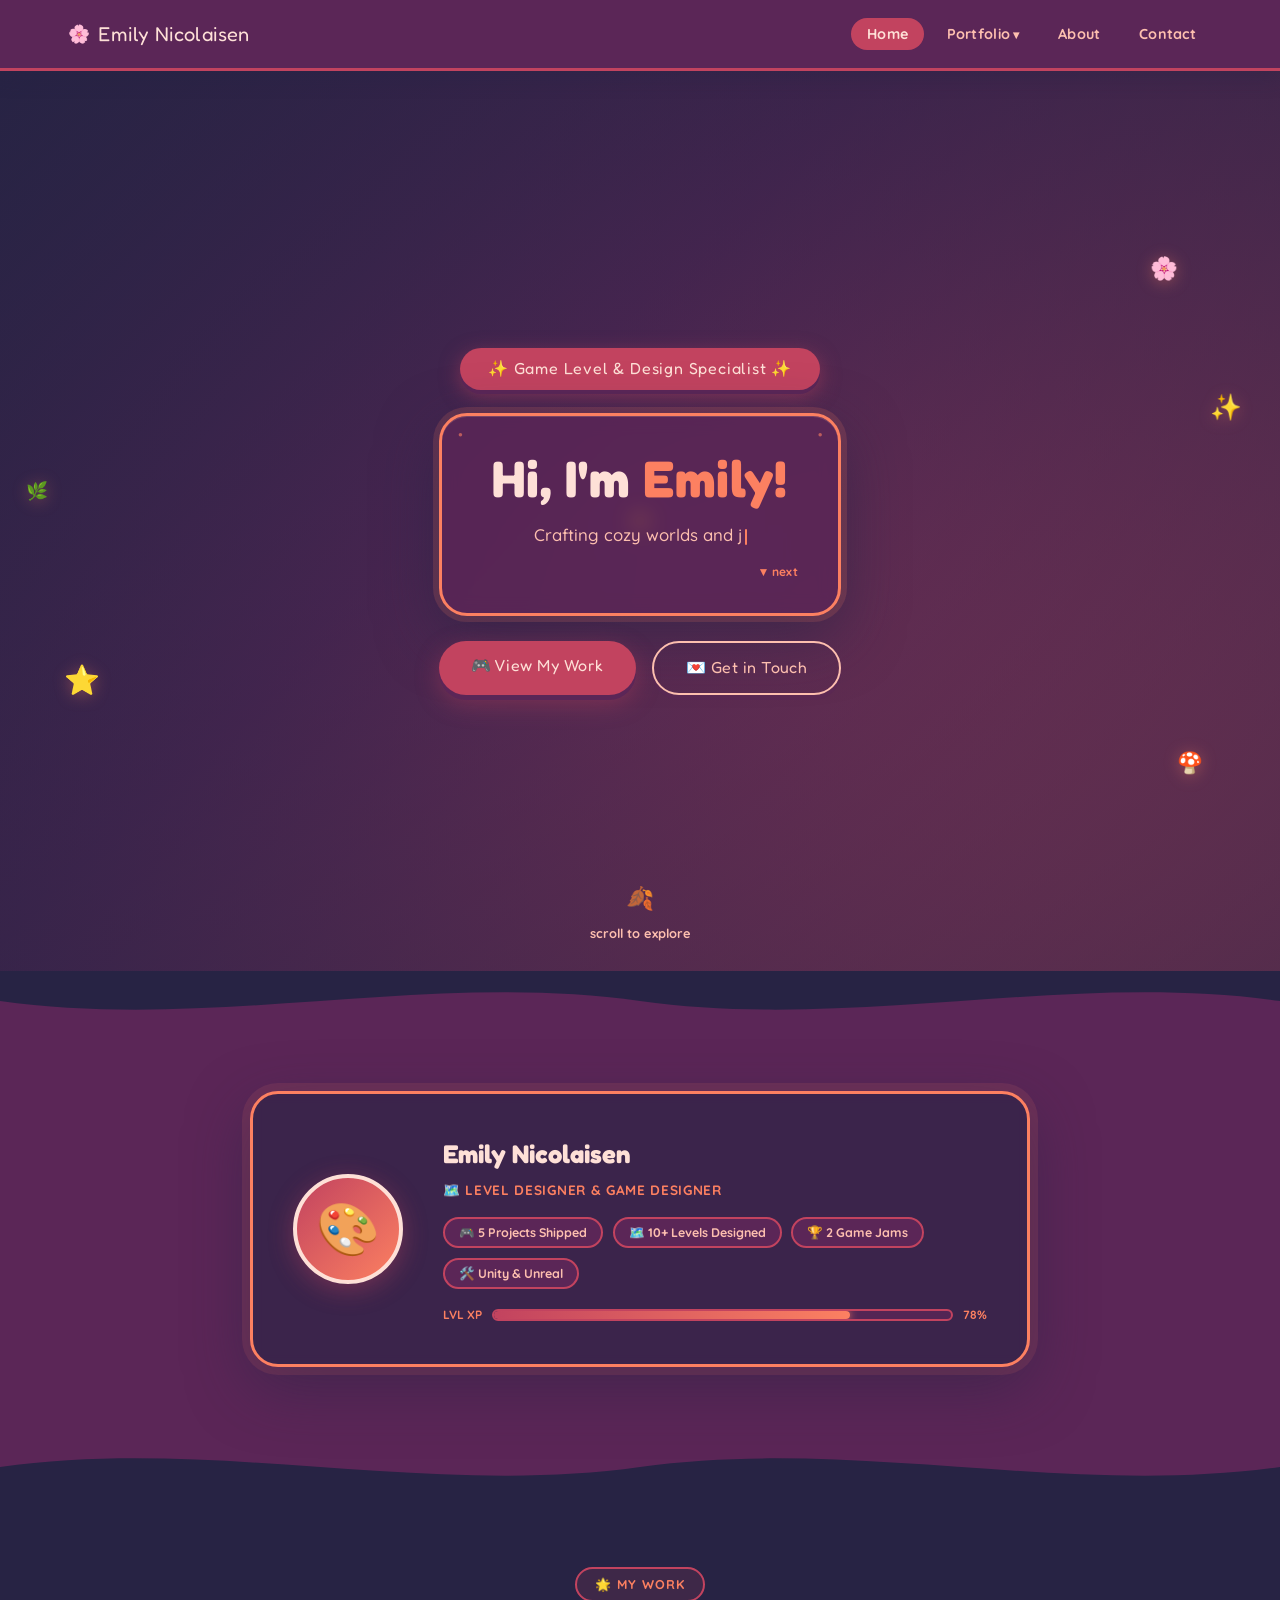
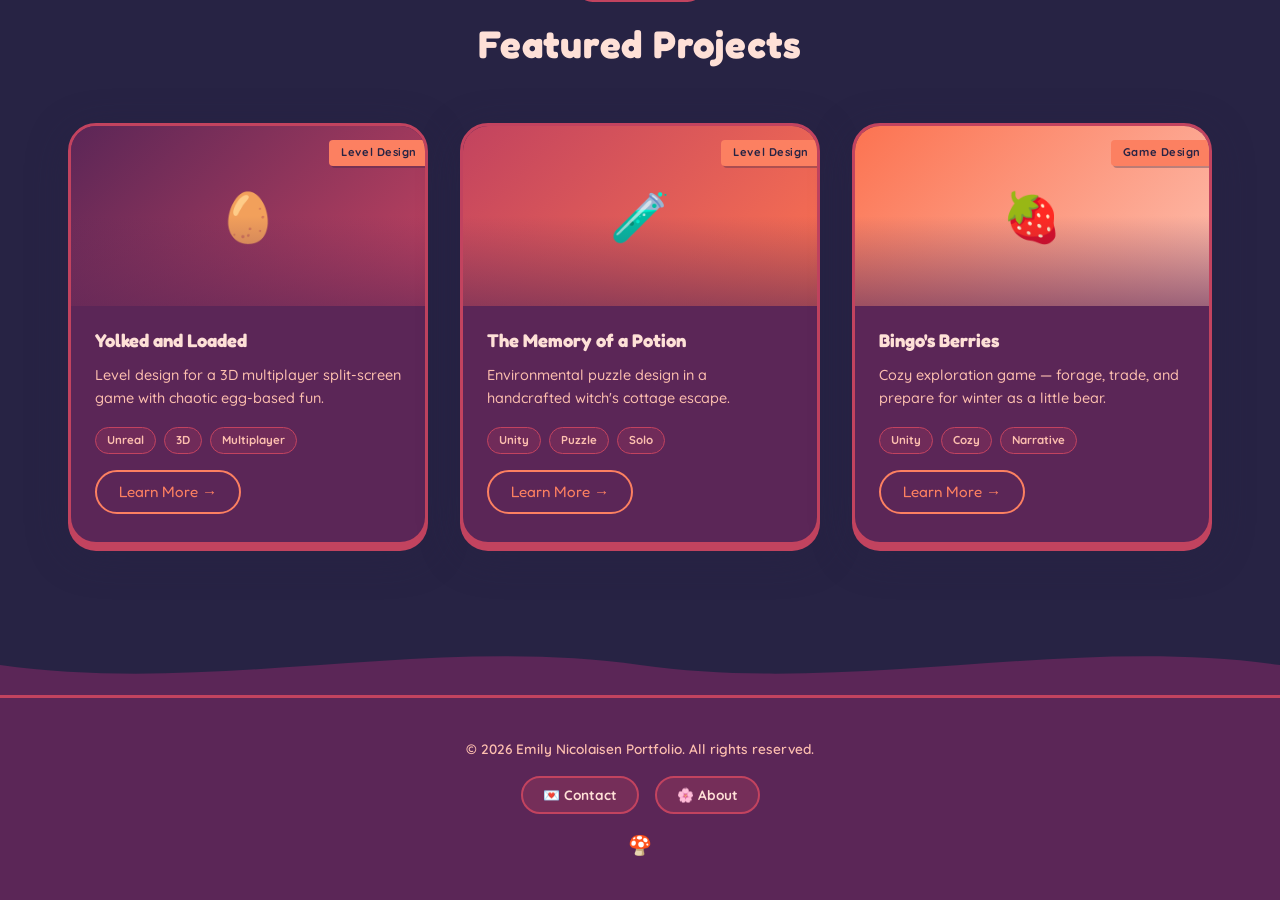
==== commit ed1fa326: "Fixes" ====
--- a/index.html
+++ b/index.html
@@ -17,15 +17,13 @@
         align-items: center;
         justify-content: center;
         overflow: hidden;
-    }
-    .hero-video {
-        position: absolute; inset: 0;
-        width: 100%; height: 100%;
-        object-fit: cover; z-index: 1;
-    }
+        /* FIX: gradient background replaces the local video file */
+        background: linear-gradient(135deg, #272344 0%, #5B2657 40%, #C2435F 100%);
+    }
+
     .video-overlay {
         position: absolute; inset: 0; z-index: 2;
-        background: radial-gradient(ellipse at center, rgba(39,35,68,0.55) 0%, rgba(39,35,68,0.85) 100%);
+        background: radial-gradient(ellipse at center, rgba(39,35,68,0.3) 0%, rgba(39,35,68,0.7) 100%);
     }
 
     /* Hero floating decos */
@@ -102,6 +100,8 @@
         display: flex; gap: 1rem; justify-content: center; flex-wrap: wrap;
         animation: popIn 0.5s cubic-bezier(0.34,1.56,0.64,1) 0.3s both;
     }
+
+    /* FIX: scroll hint — remove conflicting transform, use left+translateX only */
     .scroll-hint {
         position: absolute; bottom: 28px; left: 50%;
         transform: translateX(-50%); z-index: 4;
@@ -138,7 +138,6 @@
         letter-spacing: 0.05em; text-transform: uppercase;
     }
     .char-stats { display: flex; flex-wrap: wrap; gap: 0.6rem; margin-bottom: 1rem; }
-    /* .stat-pill now in style.css */
     .xp-row { display: flex; align-items: center; gap: 10px; }
     .xp-label { font-family: var(--body); font-weight: 700; font-size: 0.75rem; color: var(--coral); white-space: nowrap; }
     .xp-bar {
@@ -249,10 +248,6 @@
     </nav>
 
     <section class="video-hero">
-        <video class="hero-video" autoplay muted loop playsinline>
-            <source src="Bingo'sBerriesTeaser.mp4"  type="video/mp4">
-            <source src="Bingo'sberriesteaser.webm" type="video/webm">
-        </video>
         <div class="video-overlay"></div>
 
         <div class="hero-deco">🌸</div>
@@ -385,7 +380,6 @@
     </footer>
 
     <script>
-    // Typewriter — index only
     const phrases = [
         'Crafting cozy worlds and joyful gameplay 🌿',
         'Building levels that tell warm stories ✨',
@@ -410,7 +404,6 @@
     }
     type();
 
-    // XP bar
     const xpObserver = new IntersectionObserver(entries => {
         entries.forEach(entry => {
             if (entry.isIntersecting) {
--- a/style.css
+++ b/style.css
@@ -50,11 +50,13 @@
     position: fixed;
     pointer-events: none;
     z-index: 9999;
-    transform: translate(-50%, -50%);
+    /* FIX: use left/top for positioning, keep transform only for centering & scale */
+    transform: translate(-50%, -50%) scale(1);
     font-size: 22px;
     line-height: 1;
     filter: drop-shadow(0 0 6px var(--coral));
     transition: transform 0.08s;
+    opacity: 0; /* hidden until mouse moves */
 }
 
 .cursor-sparkle {
@@ -106,9 +108,10 @@
     50%       { opacity: 0; }
 }
 
+/* FIX: scroll hint animation — only animate Y, don't touch X */
 @keyframes fadeSlideUp {
-    from { opacity: 0; transform: translateY(16px); }
-    to   { opacity: 1; transform: translateY(0); }
+    from { opacity: 0; transform: translateX(-50%) translateY(16px); }
+    to   { opacity: 1; transform: translateX(-50%) translateY(0); }
 }
 
 @keyframes shimmer {
@@ -358,15 +361,17 @@
     flex-wrap: wrap;
 }
 
+/* FIX: footer buttons now visible by default, not just on hover */
 .footer-links a {
     font-family: var(--body);
     font-weight: 700;
     font-size: 0.85rem;
-    color: var(--coral);
+    color: var(--soft);
     text-decoration: none;
     padding: 6px 20px;
     border-radius: var(--radius-pill);
     border: 2px solid var(--magenta);
+    background: rgba(194, 67, 95, 0.25);
     transition: all 0.18s cubic-bezier(0.34, 1.56, 0.64, 1);
 }
 
@@ -898,7 +903,6 @@
     transform: translateY(-6px);
 }
 
-/* subtle inner glow */
 .meet-card::before {
     content: '';
     position: absolute;
@@ -912,7 +916,6 @@
     box-shadow: 0 6px 0 var(--coral), 0 12px 40px rgba(39,35,68,0.12);
 }
 
-/* Photo circle */
 .meet-photo-wrap {
     position: relative;
     width: 150px;
@@ -944,7 +947,6 @@
     background: linear-gradient(135deg, var(--coral), var(--tomato));
 }
 
-/* Badge */
 .meet-badge {
     display: inline-block;
     background: var(--magenta);
@@ -1002,7 +1004,6 @@
     margin-top: 0.25rem;
 }
 
-/* Pills inside meet cards need light-background-friendly colours */
 .meet-tags .stat-pill {
     background: var(--blush);
     border-color: var(--magenta);
@@ -1012,7 +1013,6 @@
     display: inline-flex;
     align-items: center;
     gap: 4px;
-    /* prevent emoji from being clipped or rendered as text */
     font-family: var(--body), 'Apple Color Emoji', 'Segoe UI Emoji', sans-serif;
     line-height: 1.4;
     white-space: nowrap;
@@ -1066,7 +1066,6 @@
     animation: floatBob ease-in-out infinite;
 }
 
-/* stagger the float on each card */
 .hobby-card:nth-child(1) .hobby-icon { animation-duration: 3.8s; animation-delay: 0s; }
 .hobby-card:nth-child(2) .hobby-icon { animation-duration: 4.4s; animation-delay: -1s; }
 .hobby-card:nth-child(3) .hobby-icon { animation-duration: 3.5s; animation-delay: -2s; }
@@ -1088,11 +1087,8 @@
     line-height: 1.6;
 }
 
-/* Responsive — meet grid stacks on mobile */
 @media (max-width: 768px) {
-    .meet-grid {
-        grid-template-columns: 1fr;
-    }
+    .meet-grid { grid-template-columns: 1fr; }
 }
 
 @media (max-width: 480px) {
@@ -1135,9 +1131,7 @@
     transition: transform 0.2s cubic-bezier(0.34, 1.56, 0.64, 1);
 }
 
-.skill:hover {
-    transform: translateY(-3px);
-}
+.skill:hover { transform: translateY(-3px); }
 
 .skill h4 {
     font-family: var(--display);
@@ -1155,9 +1149,7 @@
 }
 
 /* Programs */
-.programs-section {
-    margin-bottom: 1rem;
-}
+.programs-section { margin-bottom: 1rem; }
 
 .programs-note {
     font-family: var(--body);
@@ -1230,9 +1222,7 @@
     transition: transform 0.2s cubic-bezier(0.34, 1.56, 0.64, 1);
 }
 
-.experience-item:hover {
-    transform: translateY(-3px);
-}
+.experience-item:hover { transform: translateY(-3px); }
 
 .experience-item h4 {
     font-family: var(--display);
@@ -1313,9 +1303,7 @@
     line-height: 1.7;
 }
 
-.info-item {
-    margin-bottom: 1.5rem;
-}
+.info-item { margin-bottom: 1.5rem; }
 
 .info-item h4 {
     font-family: var(--display);
@@ -1338,9 +1326,7 @@
     transition: color 0.2s;
 }
 
-.info-item a:hover {
-    color: var(--lobster);
-}
+.info-item a:hover { color: var(--lobster); }
 
 .social-links {
     display: flex;
@@ -1371,9 +1357,7 @@
 }
 
 /* Form */
-.form-group {
-    margin-bottom: 1.5rem;
-}
+.form-group { margin-bottom: 1.5rem; }
 
 .form-group label {
     display: block;
@@ -1450,9 +1434,7 @@
     flex-shrink: 0;
 }
 
-.jam-nav-info {
-    padding: 0.5rem 1rem 0.5rem 0;
-}
+.jam-nav-info { padding: 0.5rem 1rem 0.5rem 0; }
 
 .jam-nav-info h3 {
     font-family: var(--display);
@@ -1477,20 +1459,15 @@
         grid-template-columns: 1fr;
         direction: ltr;
     }
-
-    .portfolio-image {
-        height: 220px;
-    }
+    .portfolio-image { height: 220px; }
 }
 
 @media (max-width: 768px) {
     html { font-size: 15px; }
-
     .nav-container { padding: 0 16px; }
     .nav-menu { gap: 0.2rem; }
     .nav-link { padding: 6px 10px; font-size: 0.82rem; }
     .logo { font-size: 1rem; }
-
     .dropdown-menu {
         position: static;
         opacity: 1;
@@ -1503,50 +1480,26 @@
         border-right: none;
         border-top: none;
     }
-
     .dropdown-link { padding-left: 32px; }
-
     .page-header { padding: 48px 0; }
     .page-header h1 { font-size: 1.8rem; }
-
-    .project-header-info {
-        grid-template-columns: 1fr;
-    }
-
-    .contact-wrapper {
-        grid-template-columns: 1fr;
-    }
-
-    .skills-grid {
-        grid-template-columns: 1fr;
-    }
-
-    .gallery-container {
-        flex-direction: column;
-    }
-
+    .project-header-info { grid-template-columns: 1fr; }
+    .contact-wrapper { grid-template-columns: 1fr; }
+    .skills-grid { grid-template-columns: 1fr; }
+    .gallery-container { flex-direction: column; }
     .gallery-btn { width: 100%; }
-
     .jam-nav-grid { grid-template-columns: 1fr; }
-
     .itch-io-section { flex-direction: column; text-align: center; }
-
     .footer-links { gap: 0.75rem; }
 }
 
 @media (max-width: 480px) {
     html { font-size: 14px; }
-
     .container { padding: 0 16px; }
-
     .nav-menu { gap: 0.1rem; }
     .nav-link { padding: 5px 8px; font-size: 0.78rem; }
-
     .btn { padding: 11px 24px; font-size: 0.95rem; }
-
     .highlights-grid { grid-template-columns: 1fr; }
-
     .programs-grid { grid-template-columns: repeat(2, 1fr); }
-
     .cta-section { padding: 2rem 1.5rem; }
 }
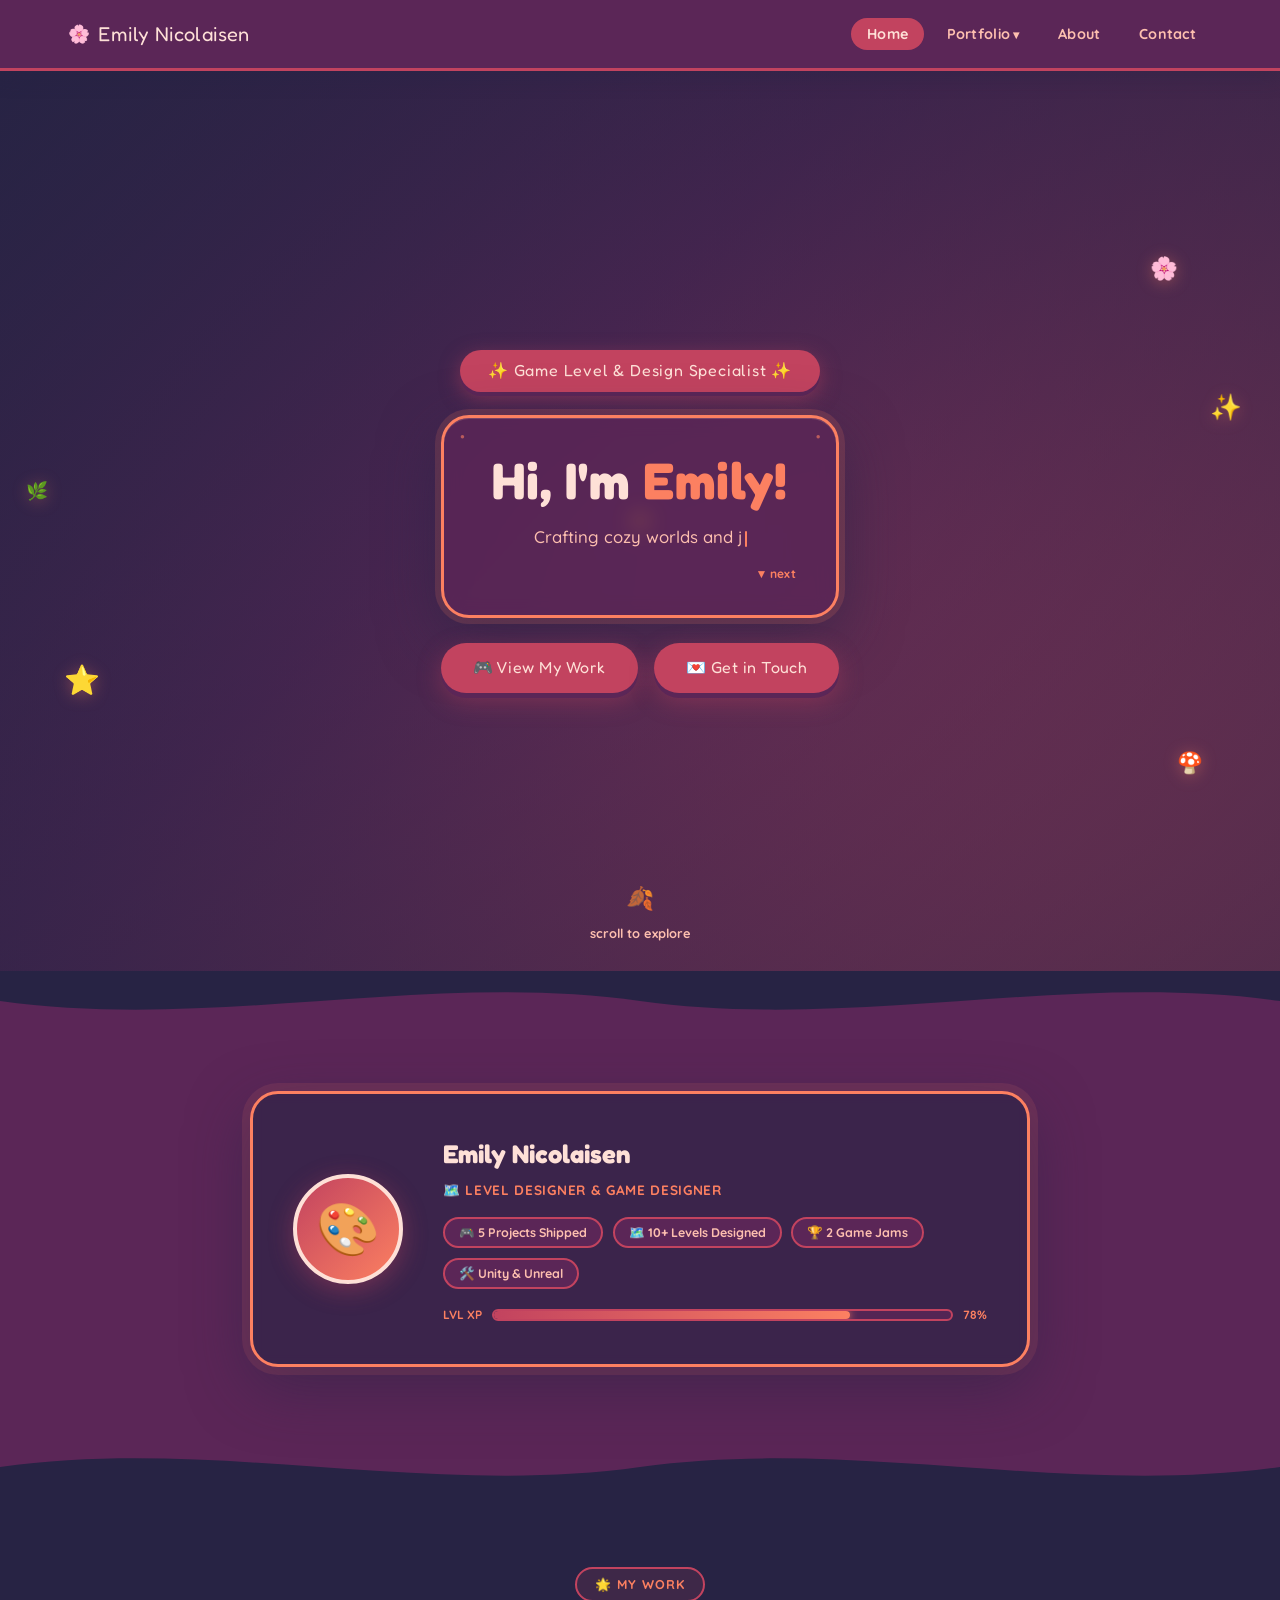
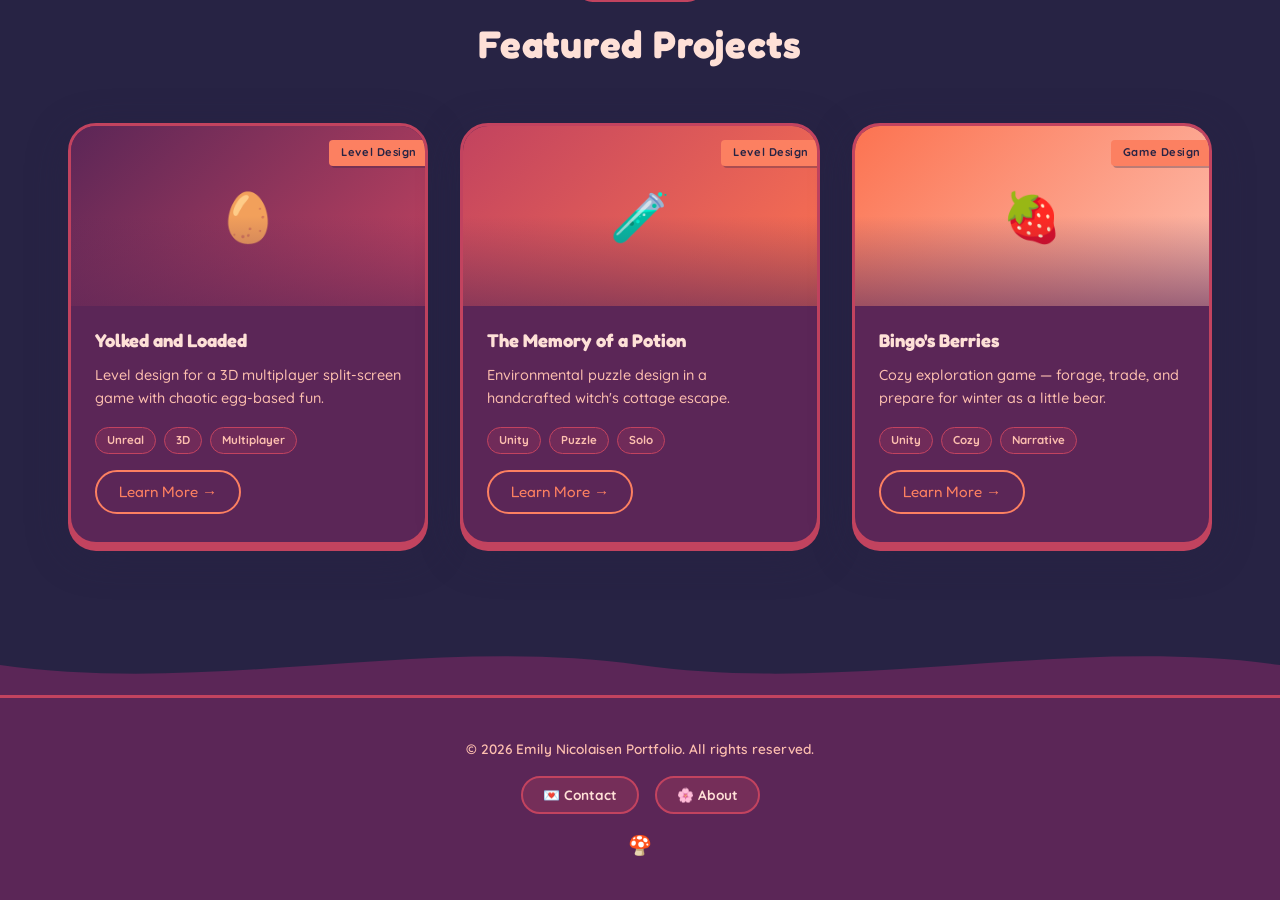
==== commit 752b0d04: "ahhh plz work button" ====
--- a/index.html
+++ b/index.html
@@ -266,7 +266,7 @@
             </div>
             <div class="hero-buttons">
                 <a href="portfolio" class="btn btn-primary">🎮 View My Work</a>
-                <a href="contact"   class="btn btn-secondary">💌 Get in Touch</a>
+               <a href="contact" class="btn btn-primary">💌 Get in Touch</a>
             </div>
         </div>
 
--- a/style.css
+++ b/style.css
@@ -280,17 +280,42 @@
 }
 
 .btn-secondary {
-    background: transparent;
-    color: var(--blush);
-    border: 2.5px solid var(--blush);
+    background: rgba(91, 38, 87, 0.15);
+    color: var(--purple);
+    border: 2.5px solid var(--purple) !important;
     box-shadow: 0 5px 0 rgba(91, 38, 87, 0.5);
 }
 
 .btn-secondary:hover {
     transform: translateY(-3px);
-    color: var(--soft);
-    border-color: var(--coral);
+    background: var(--magenta);
+    color: var(--soft);
+    border-color: var(--magenta) !important;
     box-shadow: 0 8px 0 rgba(91, 38, 87, 0.5);
+}
+
+.video-hero .btn-secondary {
+    background: var(--magenta) !important;
+    color: var(--soft) !important;
+    border-color: var(--magenta) !important;
+}
+
+.video-hero .btn-secondary:hover {
+    background: var(--lobster) !important;
+    color: var(--soft) !important;
+    border-color: var(--lobster) !important;
+}
+/* FIX: hero needs light coloured secondary button */
+.video-hero .btn-secondary {
+    background: rgba(253, 191, 175, 0.15);
+    color: var(--blush);
+    border-color: var(--blush) !important;
+}
+
+.video-hero .btn-secondary:hover {
+    background: var(--magenta);
+    color: var(--soft);
+    border-color: var(--magenta) !important;
 }
 
 /* ══════════════════════════════════════════════════════════
@@ -637,6 +662,14 @@
     flex: 1;
     scrollbar-width: thin;
     scrollbar-color: var(--magenta) var(--blush);
+}
+
+.media-gallery iframe {
+    width: 280px;
+    height: 200px;
+    border-radius: var(--radius-md);
+    flex-shrink: 0;
+    border: 2px solid var(--blush);
 }
 
 .media-gallery::-webkit-scrollbar { height: 6px; }
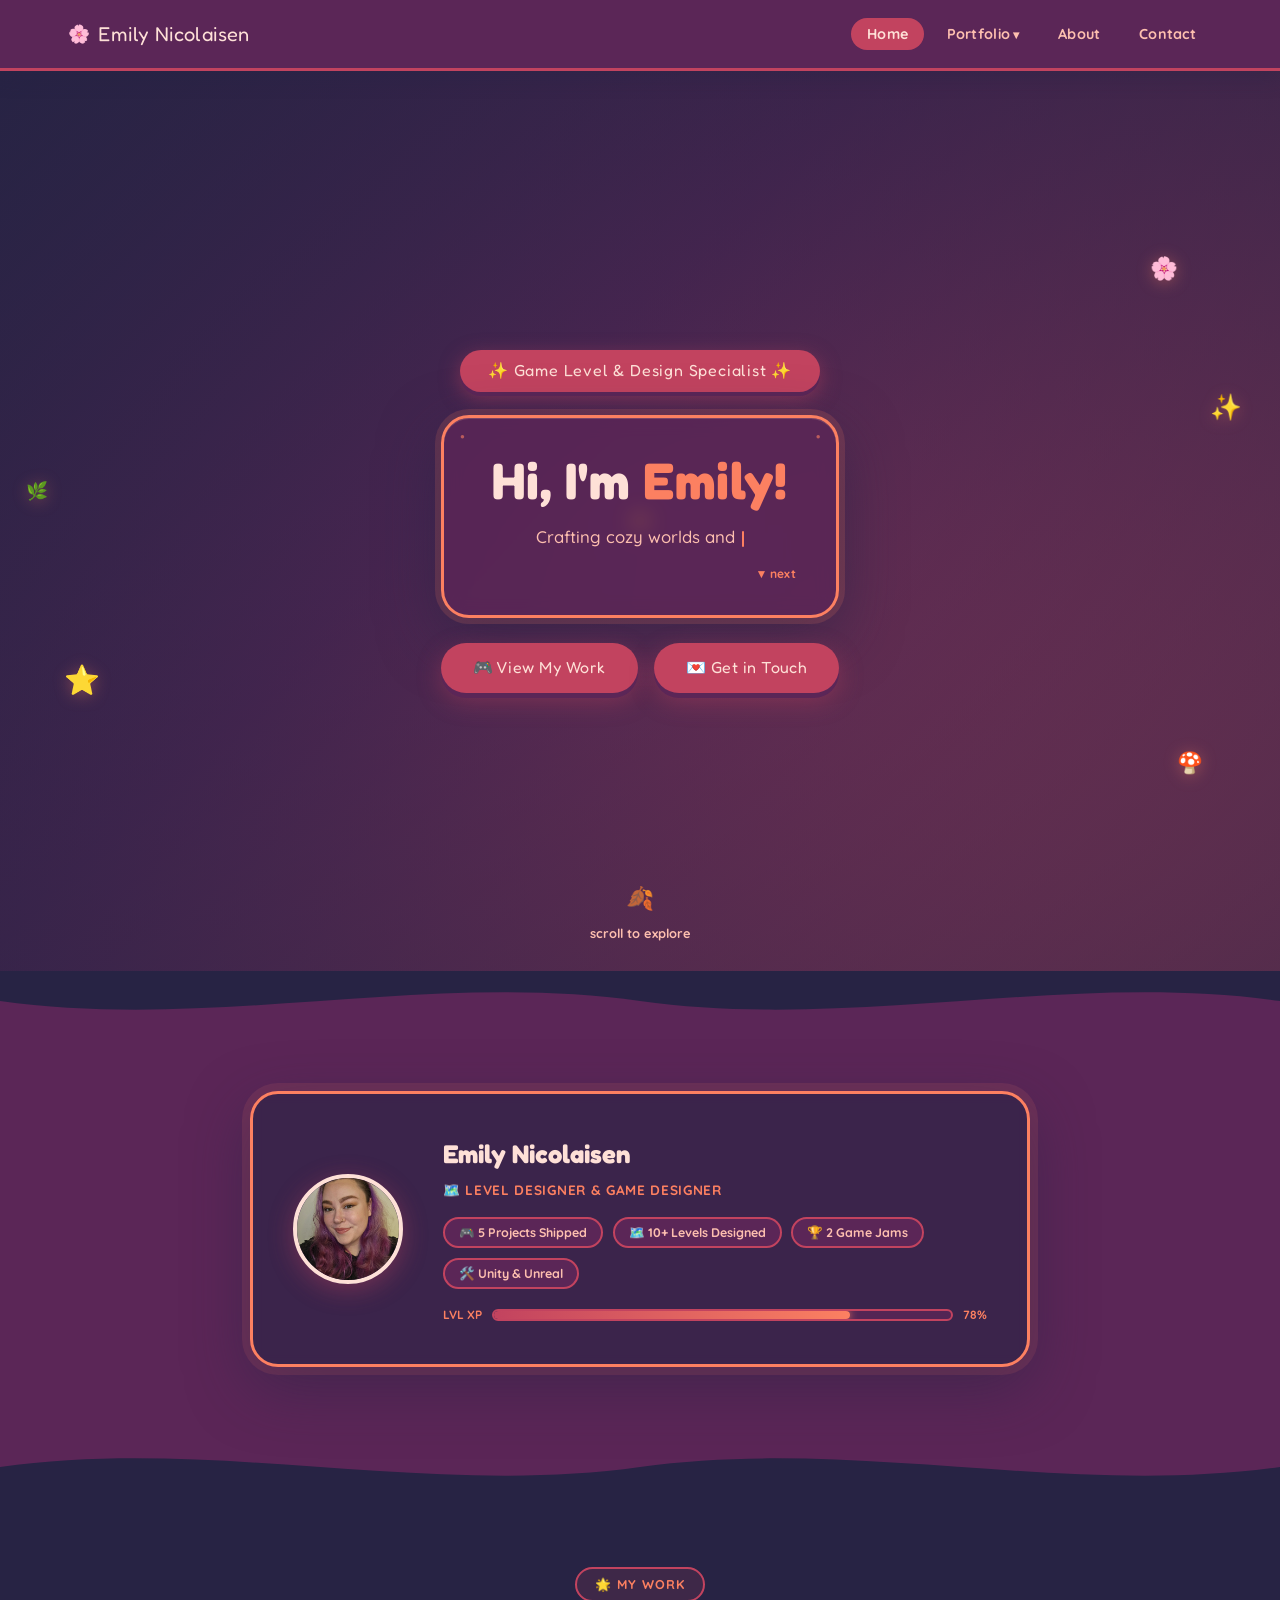
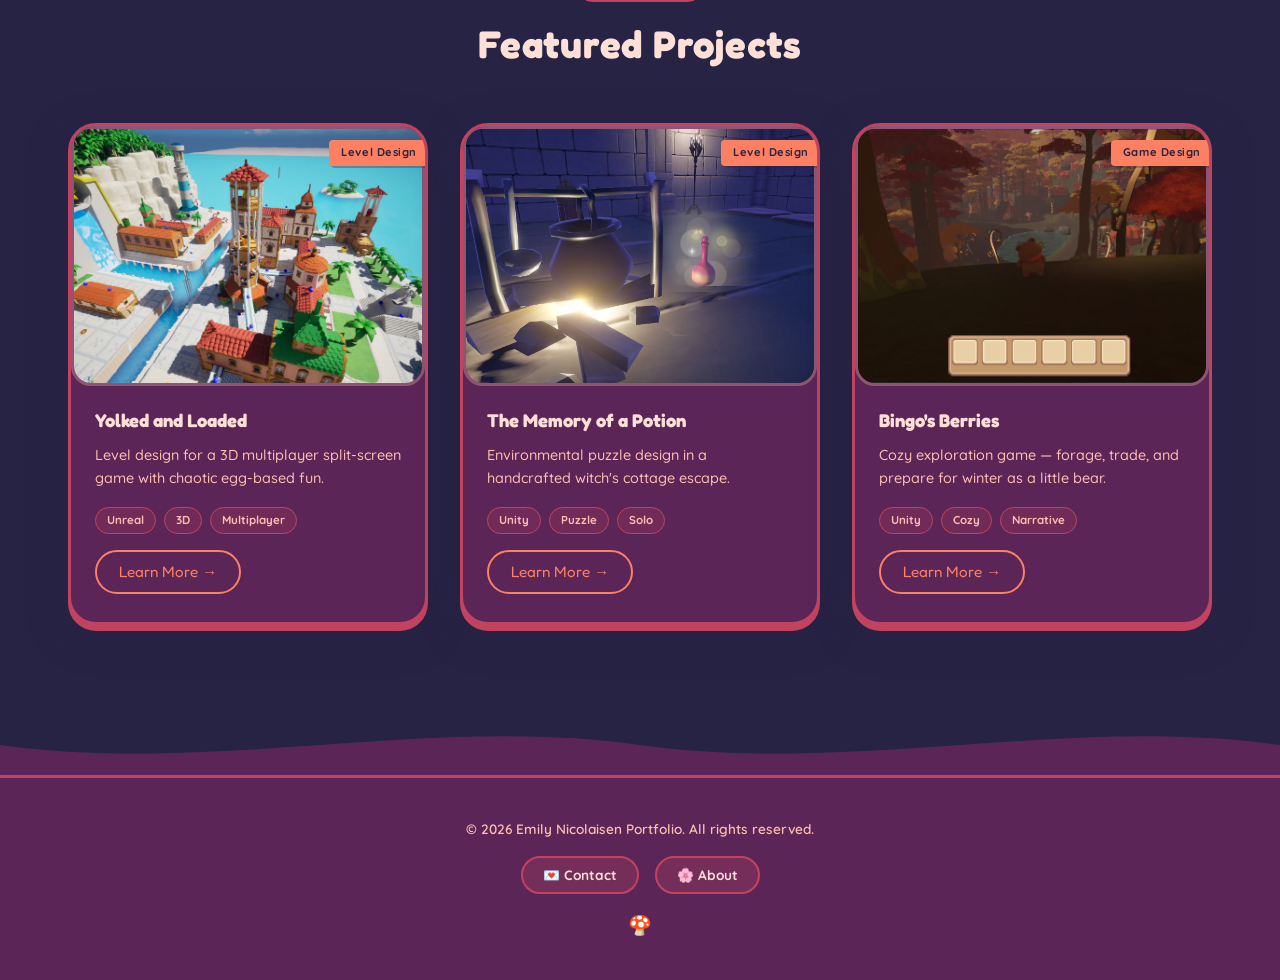
==== commit 0f149a81: "Link and photo changes" ====
--- a/index.html
+++ b/index.html
@@ -237,7 +237,7 @@
                         <li><a href="YolkedAndLoaded"    class="dropdown-link">🥚 Yolked and Loaded</a></li>
                         <li><a href="TheMemoryOfAPotion" class="dropdown-link">🧪 The Memory of a Potion</a></li>
                         <li><a href="Dragepust"          class="dropdown-link">🐉 Dragepust — Rød Sjø</a></li>
-                        <li><a href="BingosBerries"      class="dropdown-link">🍓 Bingo's Berries</a></li>
+                        <li><a href="BingosBerries"      class="dropdown-link">🐻 Bingo's Berries</a></li>
                         <li><a href="GameJams"           class="dropdown-link">🎮 Game Jams</a></li>
                     </ul>
                 </li>
@@ -283,7 +283,7 @@
     <section class="character-section">
         <div class="container">
             <div class="character-card" id="char-card">
-                <div class="char-avatar">🎨</div>
+               <img src="Photos/EmilyProfile.webp" alt="Emily Nicolaisen" class="char-avatar" style="object-fit:cover;">
                 <div class="char-info">
                     <h3>Emily Nicolaisen</h3>
                     <p class="char-role">🗺️ Level Designer &amp; Game Designer</p>
@@ -317,7 +317,7 @@
 
                 <div class="project-card">
                     <div class="card-ribbon">Level Design</div>
-                    <div class="project-image" style="background:linear-gradient(135deg,#5B2657,#C2435F);">🥚</div>
+                    <img src="Photos/YolkedAndLoadedProfile.webp" alt="Yolked and Loaded" class="portfolio-image" style="object-fit:cover;">
                     <div class="project-card-body">
                         <h3>Yolked and Loaded</h3>
                         <p>Level design for a 3D multiplayer split-screen game with chaotic egg-based fun.</p>
@@ -332,7 +332,7 @@
 
                 <div class="project-card">
                     <div class="card-ribbon">Level Design</div>
-                    <div class="project-image" style="background:linear-gradient(135deg,#C2435F,#FC7351);">🧪</div>
+                    <img src="Photos/TheMemoryOfAPotionProfile.webp" alt="The Memory of a Potion" class="portfolio-image" style="object-fit:cover;">
                     <div class="project-card-body">
                         <h3>The Memory of a Potion</h3>
                         <p>Environmental puzzle design in a handcrafted witch's cottage escape.</p>
@@ -347,7 +347,7 @@
 
                 <div class="project-card">
                     <div class="card-ribbon">Game Design</div>
-                    <div class="project-image" style="background:linear-gradient(135deg,#FC7351,#FDBFAF);">🍓</div>
+                    <img src="Photos/BingosBerriesProfile2.webp" alt="Bingo's Berries" class="portfolio-image" style="object-fit:cover;">
                     <div class="project-card-body">
                         <h3>Bingo's Berries</h3>
                         <p>Cozy exploration game — forage, trade, and prepare for winter as a little bear.</p>
